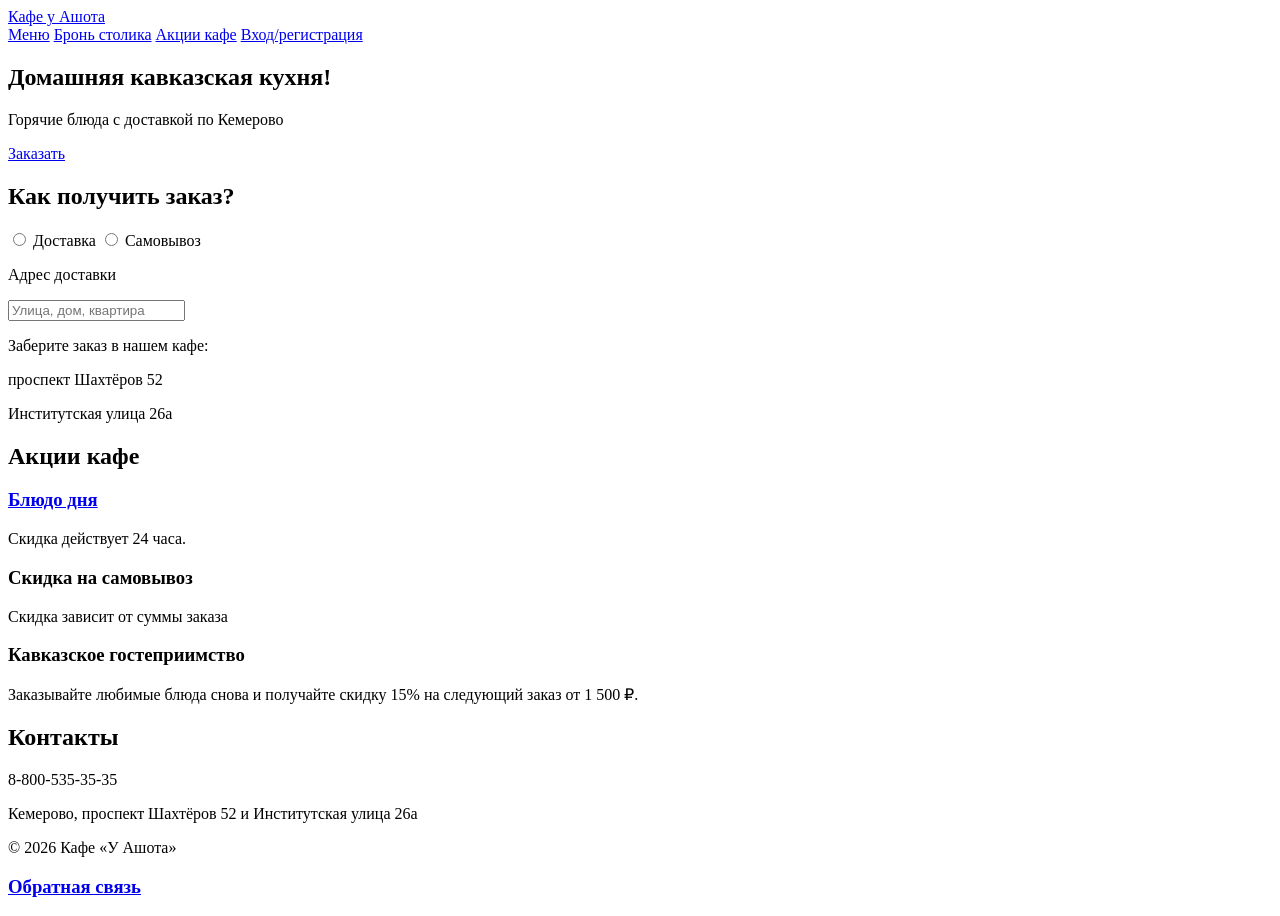
==== index.html @ cd266d3b "Add files via upload" ====
<!DOCTYPE html>
<html lang="ru">
    
<head>
    <meta name="viewport" content="width=device-width, initial-scale=1.0">
<title>У Ашота</title>

  <meta charset="UTF-8">
  <link rel="preconnect" href="https://fonts.googleapis.com">
  <link rel="preconnect" href="https://fonts.gstatic.com" crossorigin>
  <link href="https://fonts.googleapis.com/css2?family=Nunito:wght@400;700&family=Playfair+Display:wght@700&display=swap&subset=cyrillic" rel="stylesheet">
  <link rel="stylesheet" href="css/style.css">


</head>
<body>
   <header>
    <section class="logo">
        <div class="wrap">
    <div><a href="index.html" >Кафе у Ашота </a> </div>
</div>
</section>

 <nav>
    <a href="menu.html">Меню</a>
    <a href="bron.html">Бронь столика</a>
    <a href="index.html#akcii">Акции кафе</a>
     <a href="login.html" class="btn-login">Вход/регистрация</a>
</nav>
</header>

<section class="zak">
    <div class="wrap">
<h1>Домашняя кавказская кухня!</h1>
<p>Горячие блюда с доставкой по Кемерово </p>
    
      <a href="menu.html" class="btn">Заказать</a>

</div>
</section>

<section class="dostavka">
    <div class="wrap">
    <h2>Как получить заказ?</h2>
<div class="tile">

     <label><input type="radio" name="dos" value="dost"> Доставка</label>
   
    
      <label><input type="radio" name="dos" value="sam"> Самовывоз</label>
    
</div>

<div id="dost" class="hidden">
    
  <p>Адрес доставки</p>
  <input type="text" name="address" placeholder="Улица, дом, квартира">
</div> 

<div id="sam" class="hidden">
  <p>Заберите заказ в нашем кафе:</p>
  <p>проспект Шахтёров 52</p>
  <p>Институтская улица 26а</p>
</div>
</div>
     </section>

     <section id="akcii">
<div class="wrap">
        <h2>Акции кафе</h2>

        <div class="cards">
            <div class="card">

       <h3> <a href="dish.html">Блюдо дня</a></h3>
Скидка действует 24 часа.
            </div>

            <div class="card">
<h3>Скидка на самовывоз</h3>Скидка зависит от суммы заказа
</div>

<div class="card">
<h3>Кавказское гостеприимство</h3>Заказывайте любимые блюда снова и получайте скидку 15% на следующий заказ от 1 500 ₽.
</div>
        </div>
    </div>
     </section>
     
     <section id="kontakt">
        <div class="wrap">
        <h2>Контакты</h2>
        <p>8-800-535-35-35</p>
       <p> Кемерово, проспект Шахтёров 52 и Институтская улица 26а</p>
    </div>
     </section>

<footer>
    
    <p>© 2026 Кафе «У Ашота»</p>
    <h3><a href="kontakt.html">Обратная связь</a></h3>
    
</footer>

<script src="js/main.js"></script>
</body>
</html>
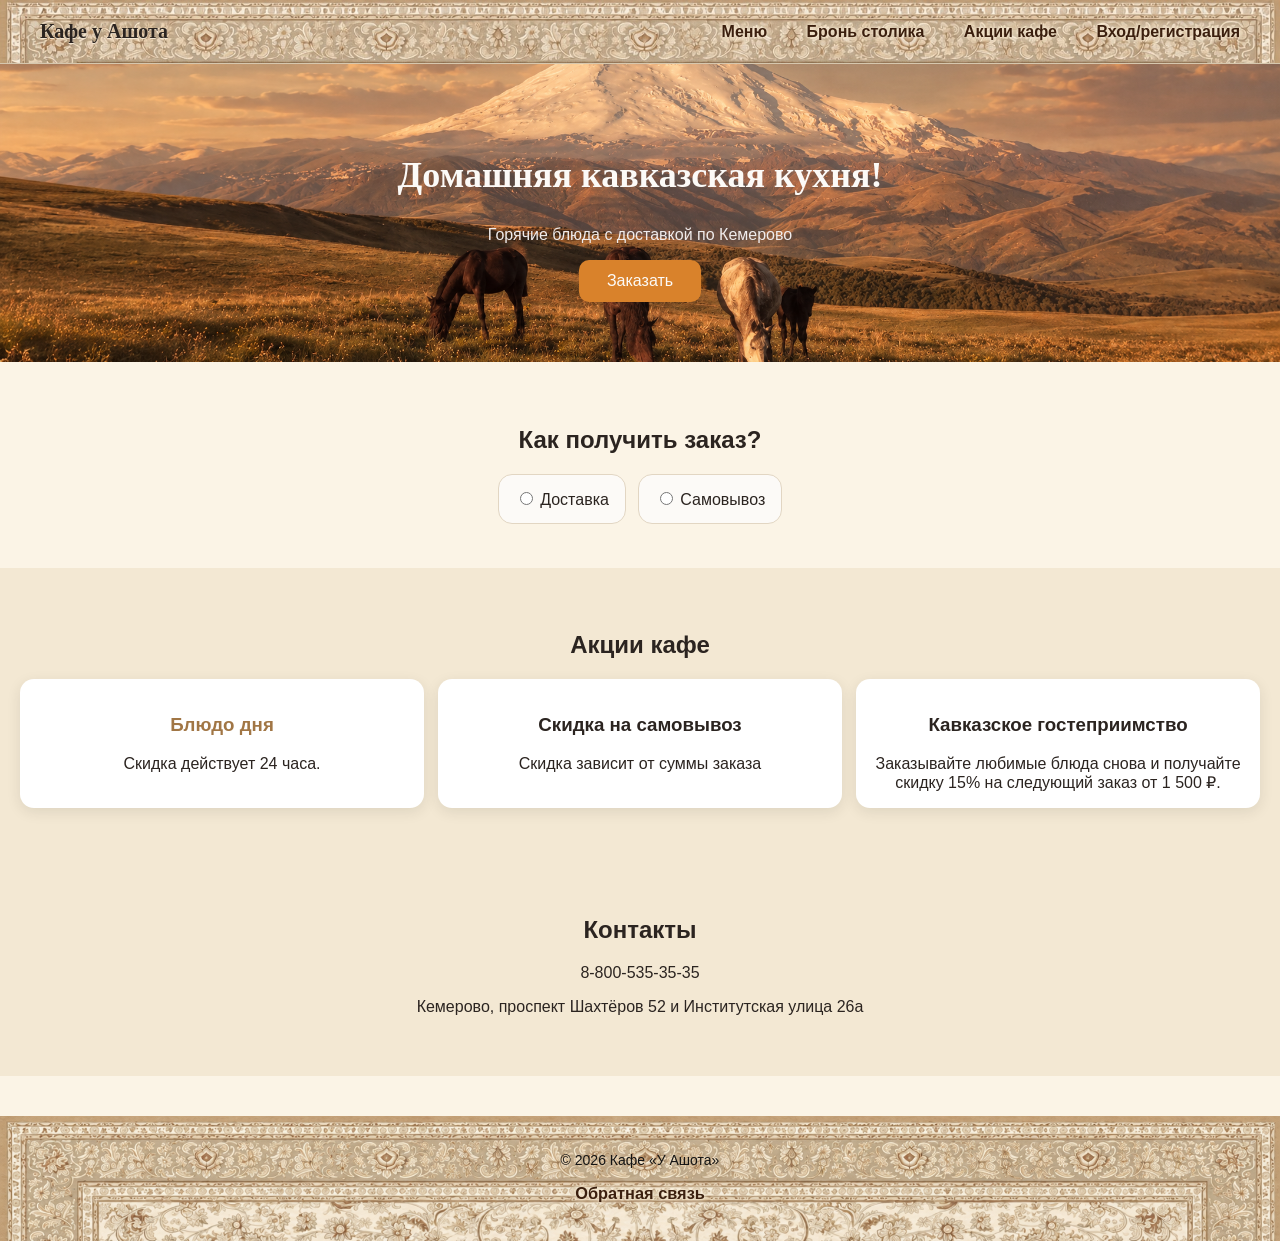
==== commit ec779b60: "Add files via upload" ====
--- a/index.html
+++ b/index.html
@@ -9,7 +9,7 @@
   <link rel="preconnect" href="https://fonts.googleapis.com">
   <link rel="preconnect" href="https://fonts.gstatic.com" crossorigin>
   <link href="https://fonts.googleapis.com/css2?family=Nunito:wght@400;700&family=Playfair+Display:wght@700&display=swap&subset=cyrillic" rel="stylesheet">
-  <link rel="stylesheet" href="css/style.css">
+  <link rel="stylesheet" href="style.css">
 
 
 </head>
--- a/style.css
+++ b/style.css
@@ -0,0 +1,215 @@
+h1 {
+  font-size: 36px;
+  font-family: 'Playfair Display', serif;
+  color:#fcfaf7
+}
+.zak p{
+  color: #f0ecec;
+}
+
+body {
+  font-family: 'Nunito', sans-serif;
+  margin: 0;
+  padding: 0;
+  background-color: #fbf4e6;
+  color: #2b2420;
+}
+
+   .zak{
+    text-align: center;
+    padding: 60px 20px;
+    background-image: url('fon.png');
+    background-size: cover;
+      background-position: center;
+   }
+
+
+         header {
+          align-items: center;
+          border-bottom: 1px solid #d6c7ae;
+           display: flex;
+          justify-content: space-between;
+           background-image: url('zaza.png');
+           background-size: cover;
+           padding: 20px 40px;
+          }
+
+          header .logo,
+header nav a {
+  color: #3b1f0e;
+  font-weight: 600;
+  text-shadow:
+    0 0 3px rgba(247, 234, 211, 1),
+    0 0 6px rgba(247, 234, 211, 1),
+    0 0 10px rgba(247, 234, 211, 0.9);
+}
+
+header nav a:hover {
+  color: #a3321a;
+}
+
+
+
+nav a {
+  text-decoration: none;
+  color: #a0392f;
+  text-shadow: 0 1px 0 #f3d4bb;
+  margin-left: 35px;
+  font-weight: bold;
+}
+
+.logo a{
+  text-decoration: none;
+  color: #2b2420;
+  text-shadow: 0 1px 0 #F4E7D2;
+  font-family: 'arial black', serif;
+  font-size: 20px;
+}
+
+label{
+  align-items: center;
+  background-color: #fcfaf7;
+  border: 1.5px solid #e2d6c3;
+  border-radius: 14px;
+  padding: 14px 16px;
+  cursor: pointer;
+  
+}
+
+.dostavka{
+padding: 44px 20px;
+text-align: center;
+}
+
+.hidden{display:none}
+
+.tile{
+  display: flex;
+  gap: 12px;
+  justify-content: center;
+}
+
+.btn{
+  background-color: #d9822b;
+  color: #fcfaf7;
+  padding: 12px 28px;
+  border-radius: 10px;
+  display: inline-block;
+  text-decoration: none;
+}
+
+.blud {
+  text-align: center;
+  padding: 40px 20px;
+}
+
+#akcii, #kontakt {
+  background-color: #f3e8d3;
+  text-align: center;
+  padding: 44px 20px;
+}
+.card{
+  flex: 1;
+  text-decoration: none;
+  background-color: #ffffff;
+  padding: 16px;
+  border-radius: 14px;
+  box-shadow: 0 4px 14px rgba(43,36,32,0.10);
+  transition: 0.2s;
+}
+.card a{
+  text-decoration: none;
+  color:#a17645
+}
+.card:hover {
+  transform: translateY(-4px);
+}
+.cards{
+  display: flex;
+  gap: 14px;
+  flex-wrap: wrap;
+  justify-content: center;
+}
+
+input[type="text"] {
+  width: 300px;
+  padding: 12px 16px;
+  border: 1.5px solid #e2d6c3;
+  border-radius: 10px;
+  font-family: 'Nunito', sans-serif;
+  font-size: 16px;
+}
+
+footer {
+  background-image: url('za.png');
+  background-size: cover;
+  color: #141414;
+  text-align: center;
+  padding: 22px;
+  margin-top: 40px;
+  font-size: 14px;
+}
+footer a{
+  text-decoration: none;
+  color: #3b1f0e;
+  font-weight: 600;
+  text-shadow:
+    0 0 3px rgba(247, 234, 211, 1),
+    0 0 6px rgba(247, 234, 211, 1),
+    0 0 10px rgba(247, 234, 211, 0.9);
+}
+
+.wrap{
+  max-width: 9000px;
+  margin: 0 auto;
+}
+
+.text-menu{
+  margin-left: 10%;
+}
+
+.bludday {
+  max-width: 600px;
+  height: auto;
+  border-radius: 10px;
+  margin-top: 20px;
+}
+/* меню*/
+
+.dishes {
+  display: grid;
+  grid-template-columns: repeat(5, 1fr);
+  gap: 20px;
+}
+.dishes img {
+  width: 100%;
+  height: 220px;
+  object-fit: cover;
+  border-radius: 10px;
+}
+.price {
+  display: block;
+  margin-top: 10px;
+  font-weight: bold;
+  color: #b3392f;
+}
+
+
+button{
+     
+     padding-top: 20px;
+    border: none; 
+  padding: 8px 18px;
+    color: rgb(11, 4, 4);
+    cursor: pointer;
+    font-size: 35px;
+   transition: background-color 0.3s;
+    border-radius: 10px;
+  box-shadow:none;
+}
+
+button:hover{
+  background-color: #ffc400;
+   transform: scale(1.1);
+  box-shadow: 0 6px 16px rgba(0,0,0,0.3);
+}
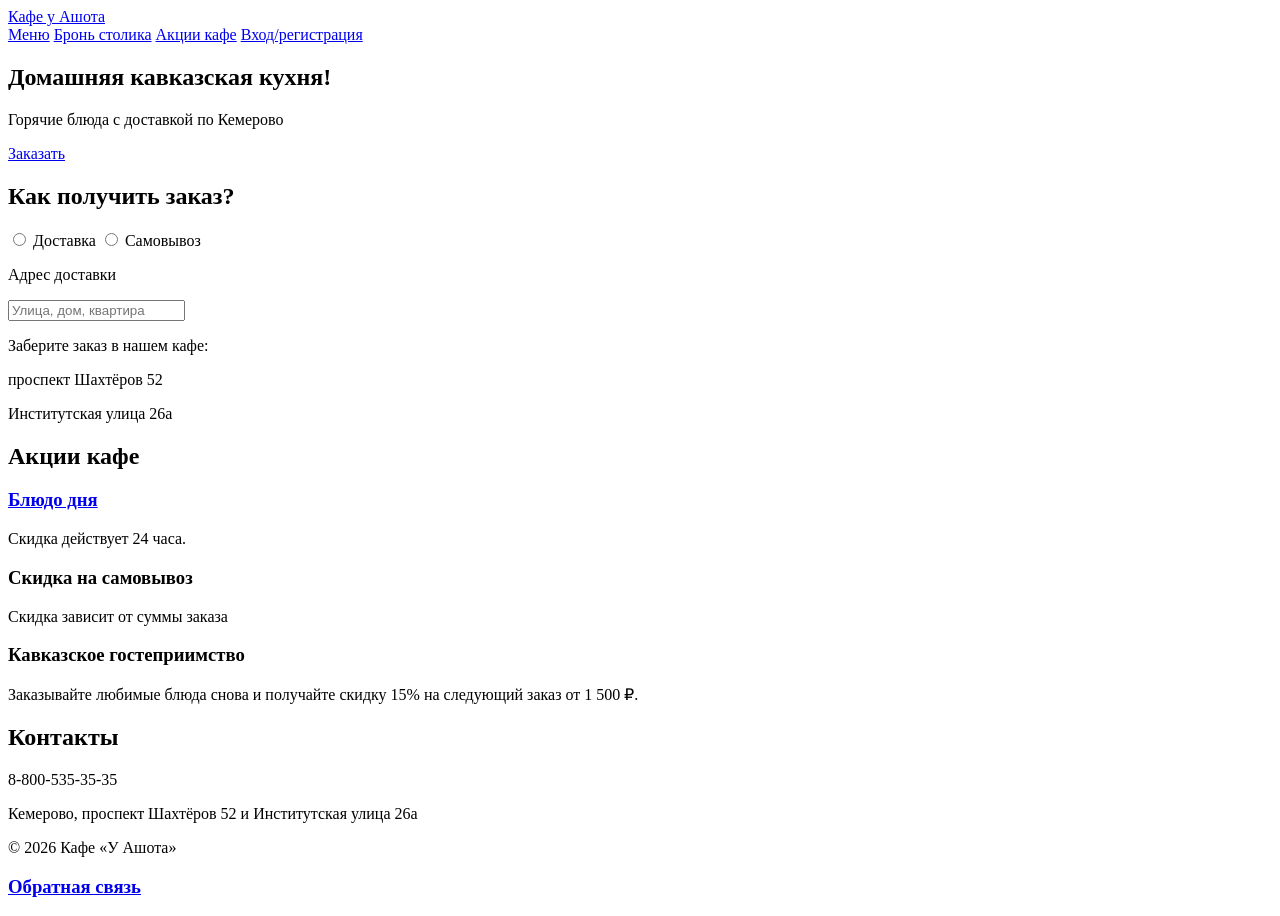
==== commit 1a819328: "Add files via upload" ====
--- a/index.html
+++ b/index.html
@@ -9,7 +9,8 @@
   <link rel="preconnect" href="https://fonts.googleapis.com">
   <link rel="preconnect" href="https://fonts.gstatic.com" crossorigin>
   <link href="https://fonts.googleapis.com/css2?family=Nunito:wght@400;700&family=Playfair+Display:wght@700&display=swap&subset=cyrillic" rel="stylesheet">
-  <link rel="stylesheet" href="style.css">
+  <link rel="stylesheet" href="css/style.css">
+  <link rel="stylesheet" href="css/app.css">
 
 
 </head>
@@ -98,10 +99,10 @@
 <footer>
     
     <p>© 2026 Кафе «У Ашота»</p>
-    <h3><a href="kontakt.html">Обратная связь</a></h3>
+    <h3><a href="feedback.html">Обратная связь</a></h3>
     
 </footer>
-
+<script src="js/app.js"></script>
 <script src="js/main.js"></script>
 </body>
 </html>
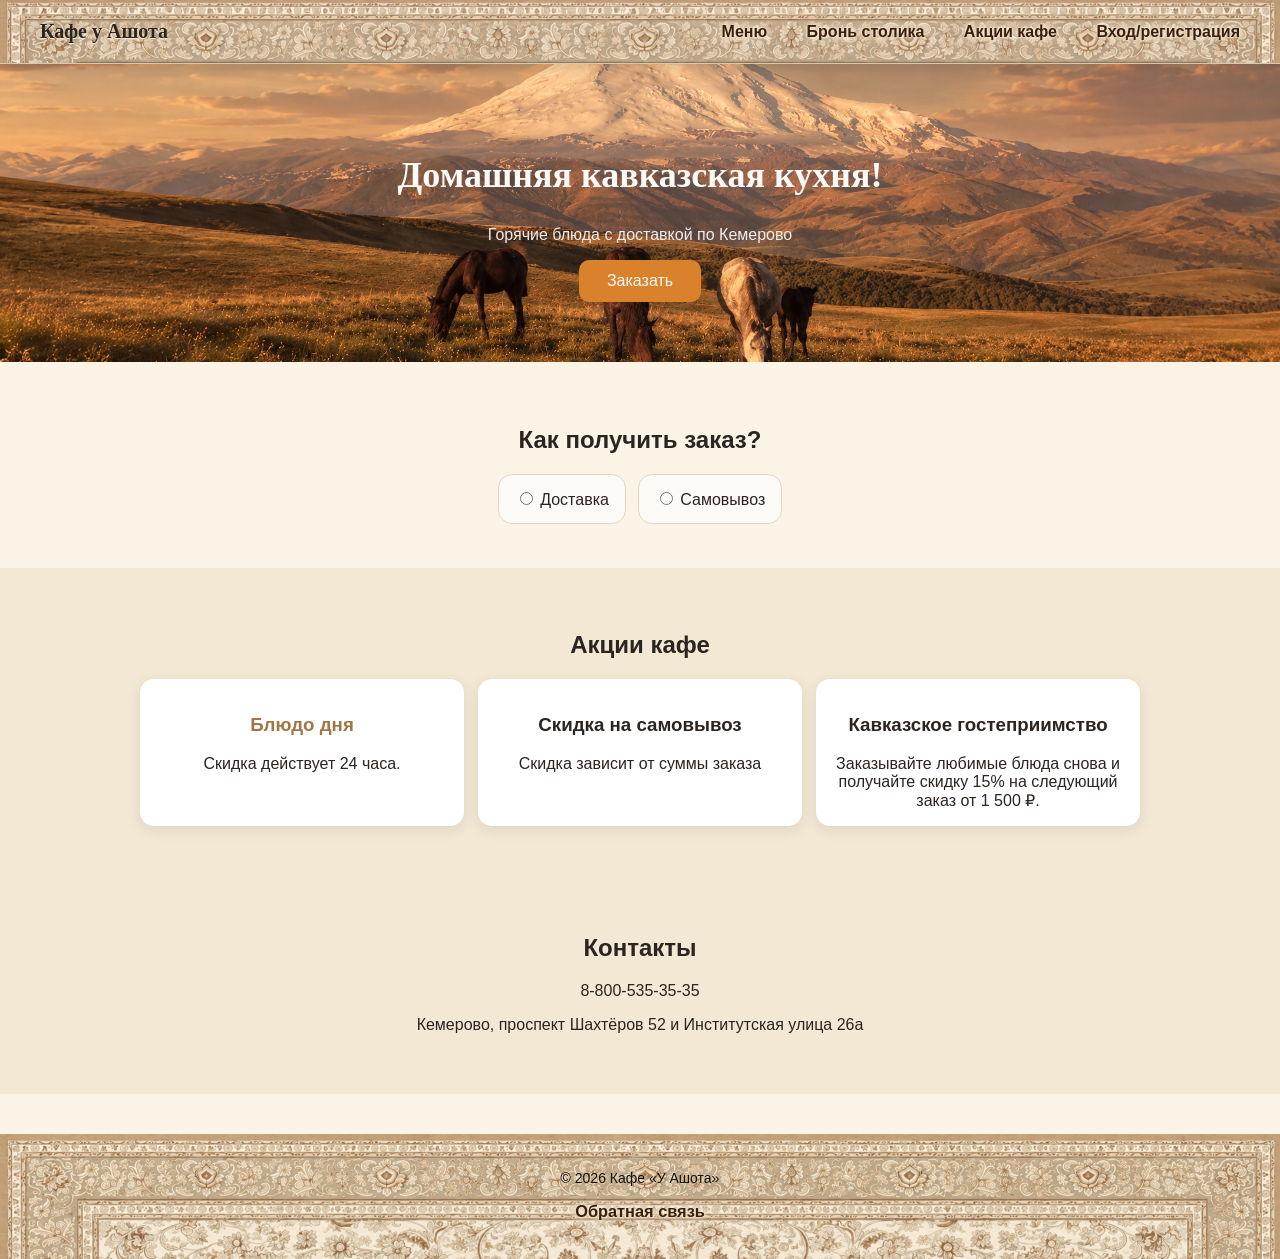
==== commit be84509d: "Update index.html" ====
--- a/index.html
+++ b/index.html
@@ -9,8 +9,8 @@
   <link rel="preconnect" href="https://fonts.googleapis.com">
   <link rel="preconnect" href="https://fonts.gstatic.com" crossorigin>
   <link href="https://fonts.googleapis.com/css2?family=Nunito:wght@400;700&family=Playfair+Display:wght@700&display=swap&subset=cyrillic" rel="stylesheet">
-  <link rel="stylesheet" href="css/style.css">
-  <link rel="stylesheet" href="css/app.css">
+  <link rel="stylesheet" href="style.css">
+  <link rel="stylesheet" href="app.css">
 
 
 </head>
@@ -105,4 +105,4 @@
 <script src="js/app.js"></script>
 <script src="js/main.js"></script>
 </body>
-</html>+</html>
--- a/style.css
+++ b/style.css
@@ -0,0 +1,568 @@
+h1 {
+  font-size: 36px;
+  font-family: 'Playfair Display', serif;
+  color:#fcfaf7
+}
+.menu h1 { color: #2b2420; font-family: 'Arial', serif; }
+
+.zak p{
+  color: #f0ecec;
+}
+
+body {
+  font-family: 'Nunito', sans-serif;
+  margin: 0;
+  padding: 0;
+  background-color: #fbf4e6;
+  color: #2b2420;
+}
+
+   .zak{
+    text-align: center;
+    padding: 60px 20px;
+    background-image: url('fon.png');
+    background-size: cover;
+      background-position: center;
+   }
+
+
+         header {
+          align-items: center;
+          border-bottom: 1px solid #d6c7ae;
+           display: flex;
+          justify-content: space-between;
+           background-image: url('zaza.png');
+           background-size: cover;
+           padding: 20px 40px;
+          }
+
+          header .logo,
+header nav a {
+  color: #3b1f0e;
+  font-weight: 600;
+  text-shadow:
+    0 0 3px rgba(247, 234, 211, 1),
+    0 0 6px rgba(247, 234, 211, 1),
+    0 0 10px rgba(247, 234, 211, 0.9);
+}
+
+header nav a:hover {
+  color: #a3321a;
+}
+
+
+
+nav a {
+  text-decoration: none;
+  color: #a0392f;
+  text-shadow: 0 1px 0 #f3d4bb;
+  margin-left: 35px;
+  font-weight: bold;
+}
+
+.logo a{
+  text-decoration: none;
+  color: #2b2420;
+  text-shadow: 0 1px 0 #F4E7D2;
+  font-family: 'arial black', serif;
+  font-size: 20px;
+}
+
+label{
+  align-items: center;
+  background-color: #fcfaf7;
+  border: 1.5px solid #e2d6c3;
+  border-radius: 14px;
+  padding: 14px 16px;
+  cursor: pointer;
+  
+}
+
+.dostavka{
+padding: 44px 20px;
+text-align: center;
+}
+
+.hidden{display:none}
+
+.tile{
+  display: flex;
+  gap: 12px;
+  justify-content: center;
+}
+
+
+.btn{
+  background-color: #d9822b;
+  color: #fcfaf7;
+  padding: 12px 28px;
+  border-radius: 10px;
+  display: inline-block;
+  text-decoration: none;
+}
+
+.blud {
+  text-align: center;
+  padding: 40px 20px;
+}
+
+#akcii, #kontakt {
+  background-color: #f3e8d3;
+  text-align: center;
+  padding: 44px 20px;
+}
+.card{
+  flex: 1;
+  text-decoration: none;
+  background-color: #ffffff;
+  padding: 16px;
+  border-radius: 14px;
+  box-shadow: 0 4px 14px rgba(43,36,32,0.10);
+  transition: 0.2s;
+}
+.card a{
+  text-decoration: none;
+  color:#a17645
+}
+.card:hover {
+  transform: translateY(-4px);
+}
+.cards{
+  display: flex;
+  gap: 14px;
+  flex-wrap: wrap;
+  justify-content: center;
+}
+
+input[type="text"] {
+  width: 300px;
+  padding: 12px 16px;
+  border: 1.5px solid #e2d6c3;
+  border-radius: 10px;
+  font-family: 'Nunito', sans-serif;
+  font-size: 16px;
+}
+
+footer {
+  background-image: url('za.png');
+  background-size: cover;
+  color: #141414;
+  text-align: center;
+  padding: 22px;
+  margin-top: 40px;
+  font-size: 14px;
+}
+footer a{
+  text-decoration: none;
+  color: #3b1f0e;
+  font-weight: 600;
+  text-shadow:
+    0 0 3px rgba(247, 234, 211, 1),
+    0 0 6px rgba(247, 234, 211, 1),
+    0 0 10px rgba(247, 234, 211, 0.9);
+}
+
+.wrap{
+  max-width: 1000px;
+  margin: 0 auto;
+}
+.menu .wrap {
+  max-width: 1500px;
+  padding: 0 30px;
+}
+
+.bludday {
+  max-width: 600px;
+  height: auto;
+  border-radius: 10px;
+  margin-top: 20px;
+}
+/* меню*/
+
+.dishes {
+  display: grid;
+  grid-template-columns: repeat(auto-fit, minmax(300px, 1fr));
+  gap: 28px;
+}
+
+.dishes .card {
+  display: flex;
+  flex-direction: column;
+  padding: 20px;
+}
+.dishes .card h3 {
+  margin: 12px 0 10px;
+  font-size: 26px;
+}
+
+
+/* описание занимает свободное место, поэтому цена и кнопка прижимаются к низу */
+.dishes .card > p:not(.price) {
+  margin: 0 0 14px;
+  font-size: 18px;
+  line-height: 1.4;
+  flex-grow: 1;
+}
+
+.dishes img {
+  width: 100%;
+  height: 260px;
+  object-fit: cover;
+  border-radius: 10px;
+}
+
+.price {
+  display: block;
+  margin-top: 10px;
+  font-size: 20px;
+  font-weight: bold;
+  color: #b3392f;
+}
+
+button{
+     
+     padding-top: 20px;
+    border: none; 
+  padding: 8px 18px;
+  background-color: #d9822b;
+    color: rgb(11, 4, 4);
+    cursor: pointer;
+    font-size: 35px;
+   transition: background-color 0.3s;
+    border-radius: 10px;
+  box-shadow:none;
+}
+
+button:hover{
+  background-color: #ffc400;
+   transform: scale(1.1);
+  box-shadow: 0 6px 16px rgba(0,0,0,0.3);
+}
+
+/* бронь столика */
+.bron { padding: 44px 20px; }
+.bron h2 { text-align: center; color: #2b2420; }
+
+.notice {
+  max-width: 560px;
+  margin: 0 auto 20px;
+  padding: 12px 16px;
+  background: #f3e8d3;
+  border-radius: 10px;
+  text-align: center;
+  font-size: 14px;
+}
+.notice a { color: #b3392f; font-weight: bold; }
+
+.booking-form {
+  max-width: 560px;
+  margin: 0 auto;
+  background: #ffffff;
+  padding: 30px;
+  border-radius: 14px;
+  box-shadow: 0 4px 14px rgba(43,36,32,0.10);
+}
+
+.row {
+  display: grid;
+  grid-template-columns: repeat(auto-fit, minmax(150px, 1fr));
+  gap: 16px;
+}
+.field { margin-bottom: 18px; }
+.field label, .tables legend {
+  display: block;
+  margin-bottom: 6px;
+  font-weight: bold;
+  color: #2b2420;
+}
+
+.booking-form input:not([type="radio"]),
+.booking-form select,
+.booking-form textarea {
+  width: 100%;
+  box-sizing: border-box;
+  padding: 12px;
+  border: 1.5px solid #e2d6c3;
+  border-radius: 10px;
+  font-family: inherit;
+  font-size: 16px;
+  background: #ffffff;
+  color: #2b2420;
+}
+.booking-form input:focus,
+.booking-form select:focus,
+.booking-form textarea:focus {
+  outline: none;
+  border-color: #b3392f;
+}
+
+.tables { border: 0; padding: 0; margin: 0 0 18px; }
+.table-list {
+  display: grid;
+  grid-template-columns: repeat(auto-fit, minmax(150px, 1fr));
+  gap: 10px;
+}
+.table-opt {
+  display: flex;
+  align-items: center;
+  gap: 8px;
+  padding: 12px;
+  border: 1.5px solid #e2d6c3;
+  border-radius: 12px;
+  background: #fcfaf7;
+  cursor: pointer;
+}
+.table-opt input { width: auto; margin: 0; }
+.table-opt:has(input:checked) { border-color: #b3392f; background: #fdf1ee; }
+.table-opt:has(input:disabled) { opacity: 0.4; cursor: not-allowed; }
+
+.booking-form .btn {
+  width: 100%;
+  box-sizing: border-box;
+  border: none;
+  cursor: pointer;
+  font-family: inherit;
+  font-size: 16px;
+}
+.hint { font-size: 13px; color: #6b5d52; text-align: center; margin: 10px 0 0; }
+.message { text-align: center; font-weight: bold; margin: 12px 0 0; }
+.message.ok { color: #2f6b3a; }
+.message.error { color: #b3392f; }.hidden {
+  display: none;
+}
+
+.bron {
+  padding: 44px 20px;
+}
+
+.bron h2 {
+  text-align: center;
+  color: #2b2420;
+}
+
+.notice {
+  max-width: 560px;
+  margin: 0 auto 20px;
+  padding: 12px 16px;
+  background: #f3e8d3;
+  border-radius: 10px;
+  text-align: center;
+  font-size: 14px;
+}
+
+.notice a {
+  color: #b3392f;
+  font-weight: bold;
+}
+
+.booking-form {
+  max-width: 560px;
+  margin: 0 auto;
+  background: #ffffff;
+  padding: 30px;
+  border-radius: 14px;
+  box-shadow: 0 4px 14px rgba(43, 36, 32, 0.10);
+}
+
+.type-switch {
+  display: grid;
+  grid-template-columns: 1fr 1fr;
+  gap: 10px;
+  margin-bottom: 20px;
+}
+
+.type-opt {
+  display: flex;
+  align-items: center;
+  justify-content: center;
+  gap: 8px;
+  padding: 14px 16px;
+  border: 1.5px solid #e2d6c3;
+  border-radius: 14px;
+  background: #fcfaf7;
+  cursor: pointer;
+  font-weight: bold;
+  color: #2b2420;
+}
+
+.type-opt:has(input:checked) {
+  border-color: #b3392f;
+  background: #fdf1ee;
+}
+
+.row {
+  display: grid;
+  grid-template-columns: repeat(auto-fit, minmax(150px, 1fr));
+  gap: 16px;
+}
+
+.field {
+  margin-bottom: 18px;
+}
+
+.field label,
+.tables legend {
+  display: block;
+  margin-bottom: 6px;
+  font-weight: bold;
+  color: #2b2420;
+}
+
+.booking-form input:not([type="radio"]),
+.booking-form select,
+.booking-form textarea {
+  width: 100%;
+  box-sizing: border-box;
+  padding: 12px;
+  border: 1.5px solid #e2d6c3;
+  border-radius: 10px;
+  font-family: inherit;
+  font-size: 16px;
+  background: #ffffff;
+  color: #2b2420;
+}
+
+.booking-form input:focus,
+.booking-form select:focus,
+.booking-form textarea:focus {
+  outline: none;
+  border-color: #b3392f;
+}
+
+.booking-form input:focus-visible,
+.booking-form select:focus-visible,
+.booking-form textarea:focus-visible,
+.booking-form button:focus-visible {
+  outline: 3px solid #d9822b;
+  outline-offset: 2px;
+}
+
+.booking-form .invalid {
+  border-color: #b3392f;
+  background: #fdf1ee;
+}
+
+.tables {
+  border: 0;
+  padding: 0;
+  margin: 0 0 18px;
+}
+
+.table-list {
+  display: grid;
+  grid-template-columns: repeat(auto-fit, minmax(150px, 1fr));
+  gap: 10px;
+}
+
+.table-opt {
+  display: flex;
+  align-items: center;
+  gap: 8px;
+  padding: 12px;
+  border: 1.5px solid #e2d6c3;
+  border-radius: 12px;
+  background: #fcfaf7;
+  cursor: pointer;
+  color: #2b2420;
+}
+
+.table-opt input {
+  width: auto;
+  margin: 0;
+}
+
+.table-opt:has(input:checked) {
+  border-color: #b3392f;
+  background: #fdf1ee;
+}
+
+.table-opt:has(input:disabled) {
+  opacity: 0.4;
+  cursor: not-allowed;
+}
+
+.booking-form .btn {
+  width: 100%;
+  box-sizing: border-box;
+  border: none;
+  cursor: pointer;
+  font-family: inherit;
+  font-size: 16px;
+}
+
+.hint {
+  font-size: 13px;
+  color: #6b5d52;
+  text-align: center;
+  margin: 10px 0 0;
+}
+
+.message {
+  text-align: center;
+  font-weight: bold;
+  margin: 12px 0 0;
+}
+
+.message.ok {
+  color: #2f6b3a;
+}
+
+.message.error {
+  color: #b3392f;
+}
+
+/*Отмена брони */
+
+.my-bookings-section {
+  max-width: 560px;
+  margin: 30px auto 0;
+}
+
+.my-bookings-section h3 {
+  text-align: center;
+  color: #2b2420;
+}
+
+.my-booking {
+  display: flex;
+  justify-content: space-between;
+  align-items: center;
+  gap: 12px;
+  margin-bottom: 12px;
+  padding: 16px;
+  background: #ffffff;
+  border-radius: 14px;
+  box-shadow: 0 4px 14px rgba(43, 36, 32, 0.10);
+}
+
+.my-booking p {
+  margin: 4px 0 0;
+  font-size: 14px;
+  color: #6b5d52;
+}
+
+.my-booking .status {
+  font-weight: bold;
+  color: #2f6b3a;
+}
+
+.my-booking.past {
+  opacity: 0.55;
+}
+
+.cancel-btn {
+  flex-shrink: 0;
+  padding: 8px 14px;
+  border: 1.5px solid #b3392f;
+  border-radius: 10px;
+  background: transparent;
+  color: #b3392f;
+  font-family: inherit;
+  font-size: 14px;
+  font-weight: bold;
+  cursor: pointer;
+}
+
+.cancel-btn:hover {
+  background: #fdf1ee;
+}
--- a/app.css
+++ b/app.css
@@ -0,0 +1,455 @@
+.toast {
+  position: fixed;
+  bottom: 24px;
+  left: 50%;
+  transform: translateX(-50%);
+  padding: 12px 22px;
+  background: #2b2420;
+  color: #fcfaf7;
+  border-radius: 10px;
+  font-size: 15px;
+  z-index: 50;
+}
+
+.auth,
+.panel {
+  max-width: 560px;
+  margin: 30px auto;
+  padding: 28px;
+  background: #ffffff;
+  border-radius: 14px;
+  box-shadow: 0 4px 14px rgba(43, 36, 32, 0.10);
+}
+
+.panel h3,
+.auth h2 {
+  margin-top: 0;
+  text-align: center;
+}
+
+.auth label,
+.panel label.plain {
+  display: block;
+  margin-bottom: 14px;
+  padding: 0;
+  border: 0;
+  background: none;
+  font-weight: bold;
+  cursor: default;
+}
+
+.auth input,
+.panel input[type="text"],
+.panel select {
+  width: 100%;
+  box-sizing: border-box;
+  margin-top: 6px;
+  padding: 12px;
+  border: 1.5px solid #e2d6c3;
+  border-radius: 10px;
+  font-family: inherit;
+  font-size: 16px;
+}
+
+.tabs {
+  display: grid;
+  grid-template-columns: 1fr 1fr;
+  gap: 8px;
+  margin-bottom: 20px;
+}
+
+.tab-btn,
+.main-btn,
+.mini {
+  font-family: inherit;
+  font-size: 16px;
+  font-weight: bold;
+  color: #fcfaf7;
+  border: none;
+  border-radius: 10px;
+  cursor: pointer;
+}
+
+.tab-btn {
+  padding: 12px;
+  background: #e2d6c3;
+  color: #2b2420;
+}
+
+.tab-btn.active {
+  background: #b3392f;
+  color: #fcfaf7;
+}
+
+.main-btn {
+  width: 100%;
+  padding: 14px;
+  background: #d9822b;
+}
+
+.mini {
+  width: 34px;
+  height: 34px;
+  padding: 0;
+  font-size: 18px;
+  background: #d9822b;
+}
+
+.tab-btn:hover,
+.main-btn:hover,
+.mini:hover {
+  transform: none;
+  box-shadow: none;
+}
+
+.form-error {
+  min-height: 20px;
+  color: #b3392f;
+  font-weight: bold;
+  text-align: center;
+}
+
+.row-item {
+  display: flex;
+  align-items: center;
+  gap: 10px;
+  padding: 10px 0;
+  border-bottom: 1px solid #efe5d3;
+}
+
+.grow {
+  flex: 1;
+}
+
+.total {
+  margin: 14px 0;
+  font-size: 20px;
+  font-weight: bold;
+  text-align: right;
+}
+
+.order {
+  padding: 12px 0;
+  border-bottom: 1px solid #efe5d3;
+}
+
+.order p {
+  margin: 4px 0;
+  font-size: 14px;
+  color: #6b5d52;
+}
+
+.order .st {
+  font-weight: bold;
+  color: #2f6b3a;
+}
+
+.order .st.cancelled {
+  color: #b3392f;
+}
+
+.link-btn {
+  margin-top: 6px;
+  padding: 6px 12px;
+  font-family: inherit;
+  font-size: 14px;
+  font-weight: bold;
+  color: #b3392f;
+  background: transparent;
+  border: 1.5px solid #b3392f;
+  border-radius: 10px;
+  cursor: pointer;
+}
+
+.link-btn:hover {
+  transform: none;
+  box-shadow: none;
+  background: #fdf1ee;
+}
+
+.panel textarea {
+  width: 100%;
+  box-sizing: border-box;
+  margin-top: 6px;
+  padding: 12px;
+  border: 1.5px solid #e2d6c3;
+  border-radius: 10px;
+  font-family: inherit;
+  font-size: 16px;
+}
+
+.admin-wrap {
+  max-width: 900px;
+  margin: 0 auto;
+  padding: 0 20px;
+}
+
+.admin-wrap .panel {
+  max-width: none;
+}
+
+.order select {
+  margin-top: 6px;
+  padding: 8px;
+  border: 1.5px solid #e2d6c3;
+  border-radius: 10px;
+  font-family: inherit;
+}
+
+.reply {
+  margin-top: 6px;
+  padding: 8px 12px;
+  background: #f3e8d3;
+  border-radius: 10px;
+}
+
+/* поиск и категории в меню */
+.menu-tools {
+  display: flex;
+  flex-wrap: wrap;
+  align-items: center;
+  gap: 12px;
+  margin: 16px 0 24px;
+}
+
+.menu-tools input[type="search"] {
+  flex: 1 1 240px;
+  padding: 12px 16px;
+  border: 1.5px solid #e2d6c3;
+  border-radius: 10px;
+  font-family: inherit;
+  font-size: 16px;
+}
+
+.chips {
+  display: flex;
+  flex-wrap: wrap;
+  gap: 8px;
+}
+
+.chip {
+  padding: 10px 18px;
+  border: 1.5px solid #e2d6c3;
+  border-radius: 999px;
+  background: #fcfaf7;
+  color: #2b2420;
+  font-family: inherit;
+  font-size: 15px;
+  font-weight: bold;
+  cursor: pointer;
+}
+
+.chip.active {
+  border-color: #b3392f;
+  background: #b3392f;
+  color: #fcfaf7;
+}
+
+/* меню-бургер на телефоне */
+.burger {
+  display: none;
+}
+
+@media (max-width: 760px) {
+  header {
+    flex-wrap: wrap;
+    padding: 14px 18px;
+  }
+
+  .burger {
+    display: block;
+    margin-left: auto;
+    padding: 6px 14px;
+    border: none;
+    border-radius: 10px;
+    background: #d9822b;
+    color: #fcfaf7;
+    font-size: 22px;
+    cursor: pointer;
+  }
+
+  header nav {
+    display: none;
+    width: 100%;
+    flex-direction: column;
+    gap: 12px;
+    margin-top: 12px;
+  }
+
+  header nav.open {
+    display: flex;
+  }
+
+  header nav a {
+    margin-left: 0;
+  }
+}
+
+/* ---------- дизайн: плавность, глубина, мелочи ---------- */
+html {
+  scroll-behavior: smooth;
+}
+
+[id] {
+  scroll-margin-top: 90px;
+}
+
+::selection {
+  background: #d9822b;
+  color: #ffffff;
+}
+
+:focus-visible {
+  outline: 3px solid #d9822b;
+  outline-offset: 2px;
+}
+
+header {
+  position: sticky;
+  top: 0;
+  z-index: 20;
+  box-shadow: 0 2px 14px rgba(43, 36, 32, 0.18);
+}
+
+.card {
+  transition: transform 0.25s ease, box-shadow 0.25s ease;
+}
+
+.card:hover {
+  transform: translateY(-6px);
+  box-shadow: 0 14px 30px rgba(43, 36, 32, 0.18);
+}
+
+.btn,
+.main-btn,
+.add-btn,
+.chip {
+  transition: transform 0.15s ease, box-shadow 0.2s ease, background-color 0.2s ease;
+}
+
+.btn:hover,
+.main-btn:hover {
+  background-color: #c9731f;
+  transform: translateY(-2px);
+  box-shadow: 0 8px 18px rgba(217, 130, 43, 0.40);
+}
+
+.btn:active,
+.main-btn:active {
+  transform: none;
+  box-shadow: none;
+}
+
+.chip:hover {
+  border-color: #b3392f;
+}
+
+.dishes .card {
+  position: relative;
+}
+
+.fav-btn {
+  position: absolute;
+  top: 30px;
+  right: 30px;
+  width: 40px;
+  height: 40px;
+  padding: 0;
+  border: none;
+  border-radius: 50%;
+  background: rgba(255, 255, 255, 0.92);
+  color: #b3392f;
+  font-size: 22px;
+  line-height: 40px;
+  cursor: pointer;
+  box-shadow: 0 2px 8px rgba(43, 36, 32, 0.25);
+}
+
+.fav-btn:hover {
+  transform: scale(1.12);
+}
+
+.fab-cart {
+  position: fixed;
+  left: 50%;
+  bottom: 22px;
+  transform: translateX(-50%);
+  z-index: 30;
+  padding: 14px 26px;
+  border-radius: 999px;
+  background: #b3392f;
+  color: #fcfaf7;
+  font-weight: bold;
+  text-decoration: none;
+  box-shadow: 0 8px 22px rgba(179, 57, 47, 0.45);
+}
+
+.to-top {
+  position: fixed;
+  right: 18px;
+  bottom: 22px;
+  z-index: 25;
+  width: 46px;
+  height: 46px;
+  padding: 0;
+  border: none;
+  border-radius: 50%;
+  background: #2b2420;
+  color: #fcfaf7;
+  font-size: 22px;
+  cursor: pointer;
+  opacity: 0;
+  pointer-events: none;
+  transition: opacity 0.25s ease;
+}
+
+.to-top.show {
+  opacity: 1;
+  pointer-events: auto;
+}
+
+@media (prefers-reduced-motion: no-preference) {
+  .reveal {
+    opacity: 0;
+    transform: translateY(26px);
+    transition: opacity 0.6s ease, transform 0.6s ease;
+  }
+
+  .reveal.in {
+    opacity: 1;
+    transform: none;
+  }
+
+  .card.reveal.in {
+    transition: opacity 0.6s ease, transform 0.25s ease, box-shadow 0.25s ease;
+  }
+}
+
+.stats {
+  display: grid;
+  grid-template-columns: repeat(auto-fit, minmax(150px, 1fr));
+  gap: 12px;
+}
+
+.stat {
+  padding: 16px 12px;
+  border-radius: 12px;
+  background: #fdf1ee;
+  text-align: center;
+}
+
+.stat b {
+  display: block;
+  margin-bottom: 4px;
+  font-size: 22px;
+  color: #b3392f;
+}
+
+.stat span {
+  font-size: 13px;
+  color: #6b5d52;
+}
+
+.card.reveal.in:hover {
+  transform: translateY(-6px);
+}
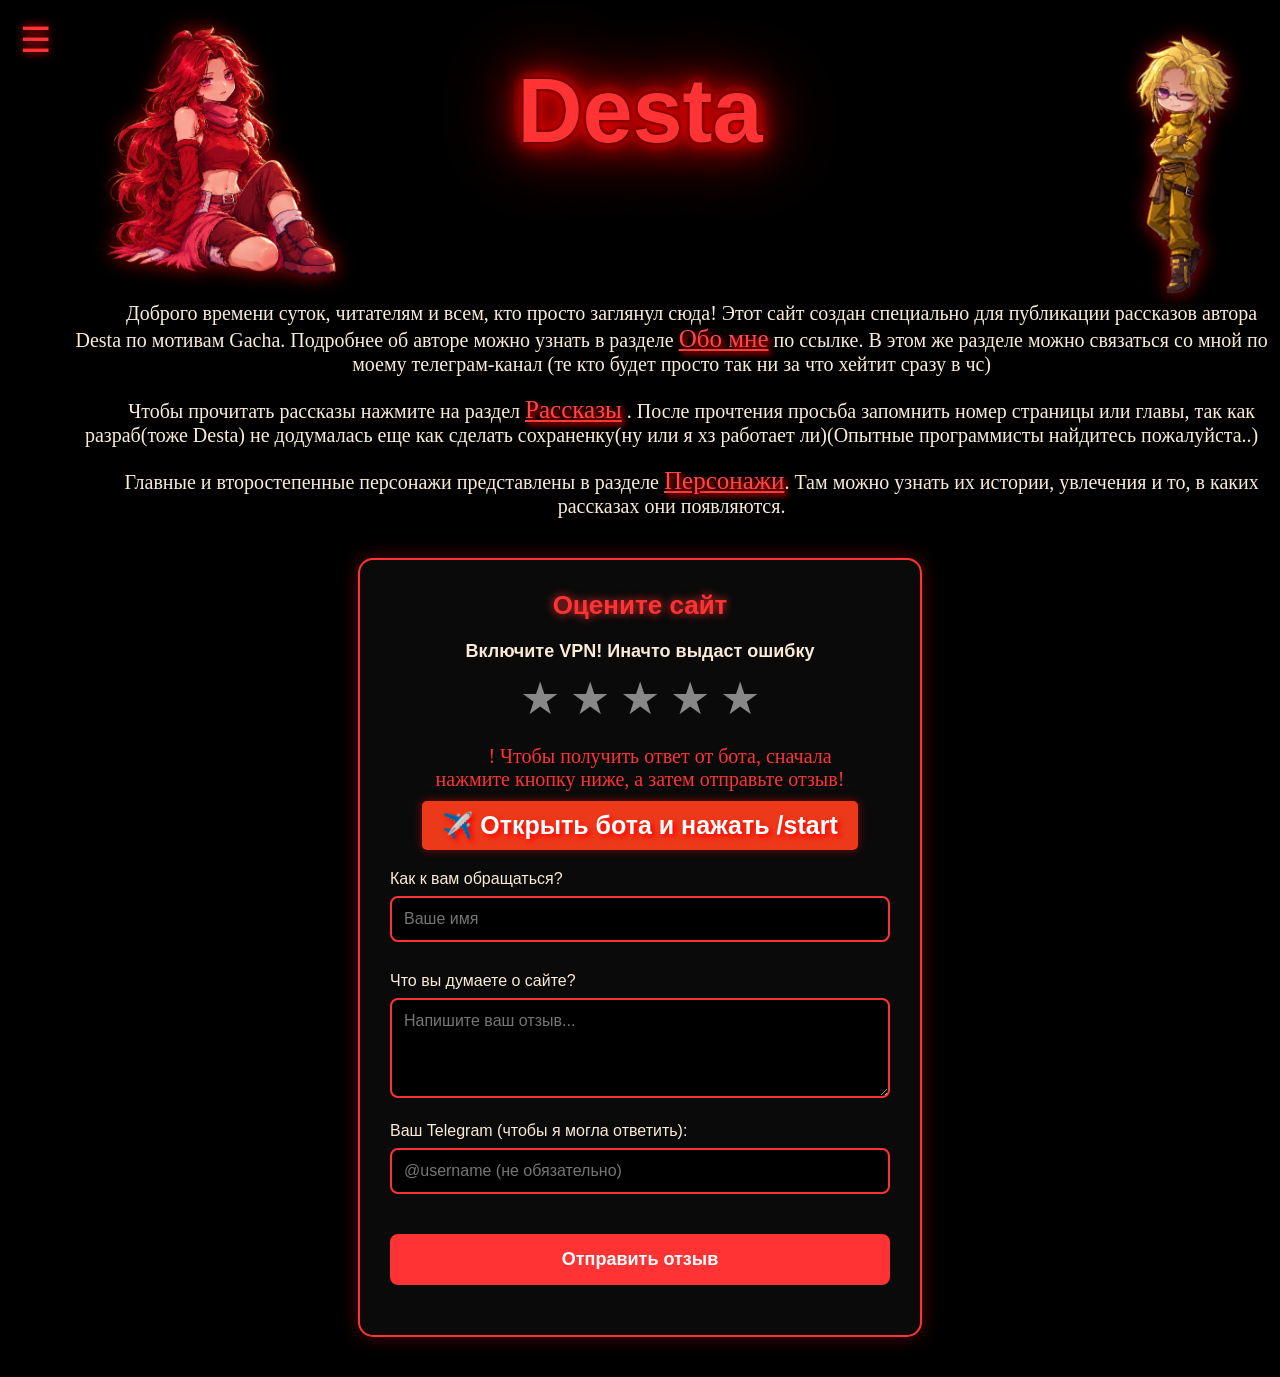
==== commit bf2602fc: "Add files via upload" ====
--- a/index.html
+++ b/index.html
@@ -1,108 +1,89 @@
 <!DOCTYPE html>
 <html lang="ru">
-    
 <head>
+    <meta charset="UTF-8">
     <meta name="viewport" content="width=device-width, initial-scale=1.0">
-<title>У Ашота</title>
-
-  <meta charset="UTF-8">
-  <link rel="preconnect" href="https://fonts.googleapis.com">
-  <link rel="preconnect" href="https://fonts.gstatic.com" crossorigin>
-  <link href="https://fonts.googleapis.com/css2?family=Nunito:wght@400;700&family=Playfair+Display:wght@700&display=swap&subset=cyrillic" rel="stylesheet">
-  <link rel="stylesheet" href="style.css">
-  <link rel="stylesheet" href="app.css">
+    <link rel="icon" type="image/png" href="icon.png">
+    <title>Главная</title>
+    <link rel="stylesheet" href="style.css">
+</head>
+<body>
+    <!-- 1. Скрытый чтокбокс (переключатель) -->
+    <input type="checkbox" id="menu-toggle">
+    <!-- 2. Кнопка (гамбургер), которая открывает меню -->
+    <label for="menu-toggle" class="menu-btn">☰</label>
+<!-- 3. Само выезжающее меню -->
+    <nav class="sidebar">
+        <label for="menu-toggle" class="close-btn">✕</label> <!-- Кнопка закрытия -->
+        <a href="#" onclick="alert('Вы уже находитесь тут'); return false;">Главная</a>
+        <a href="history.html">Рассказы</a>
+        <a href="personaji.html">Персонажи</a>
+        <a href="obomne.html">Обо мне</a>
+        <!-- Кнопка переключения темы -->
+<label for="theme-toggle" class="theme-toggle-btn" onclick="toggleTheme()">🌓 Сменить тему</label>
+    </nav>
+    <div class="header-group">
+    <h1>Desta</h1>
+    <img src="desta_glavnaya.png" id="desta_glavnaya" class="glav_photo">
+</div>
+    <img src="lui_glav.png" id="lui_glav" class="glav_photo">
+<p>Доброго времени суток, читателям и всем, кто просто заглянул сюда! Этот сайт создан специально для публикации рассказов автора Desta по мотивам Gacha. Подробнее об авторе можно узнать в разделе 
+   <a href="obomne.html">Обо мне</a> по ссылке. В этом же разделе можно связаться со мной по моему телеграм-канал (те кто будет просто так ни за что хейтит сразу в чс)
+</p>
+<p>Чтобы прочитать рассказы нажмите на раздел <a href="history.html">Рассказы</a> . После прочтения просьба запомнить номер страницы или главы, так как разраб(тоже  Desta) не додумалась еще как сделать сохраненку(ну или я хз работает ли)(Опытные программисты найдитесь пожалуйста..)</p>
+<p>Главные и второстепенные персонажи представлены в разделе <a href="personaji.html">Персонажи</a>. Там можно узнать их истории, увлечения и то, в каких рассказах они появляются.</p>
 
 
-</head>
-<body>
-   <header>
-    <section class="logo">
-        <div class="wrap">
-    <div><a href="index.html" >Кафе у Ашота </a> </div>
-</div>
-</section>
 
- <nav>
-    <a href="menu.html">Меню</a>
-    <a href="bron.html">Бронь столика</a>
-    <a href="index.html#akcii">Акции кафе</a>
-     <a href="login.html" class="btn-login">Вход/регистрация</a>
-</nav>
-</header>
+<div class="feedback-container">
+    <h3>Оцените сайт</h3>
+    <h4>Включите VPN! Иначто выдаст ошибку</h4>
+    
+    <form id="tgForm">
+        <div id="star-rating" class="star-rating">
+            <span data-value="5">★</span>
+            <span data-value="4">★</span>
+            <span data-value="3">★</span>
+            <span data-value="2">★</span>
+            <span data-value="1">★</span>
+        </div>
+        <input type="hidden" id="ratingValue" value="0">
+                <div class="input-group" style="text-align: center; margin-bottom: 20px;">
+            <p style="font-size: 20px; color: #ff3333; margin-bottom: 10px; text-align: center; margin-right: 5%;">
+                ! Чтобы получить ответ от бота, сначала нажмите кнопку ниже, а затем отправьте отзыв!
+            </p>
+            <!-- ЗАМЕНИ Sayt_ocenka_bot НА ИМЯ СВОЕГО БОТА -->
+            <a href="https://t.me/Sayt_ocenka_bot" target="_blank" style="background-color: #ec391a; color: white; padding: 10px 20px; border-radius: 5px; text-decoration: none; font-weight: bold; display: inline-block; box-shadow: 0 0 10px rgba(235, 13, 13, 0.5);">
+                ✈️ Открыть бота и нажать /start
+            </a>
+        </div>
+        <div class="input-group">
+            <label for="userName">Как к вам обращаться?</label>
+            <input type="text" id="userName" placeholder="Ваше имя" required>
+        </div>
 
-<section class="zak">
-    <div class="wrap">
-<h1>Домашняя кавказская кухня!</h1>
-<p>Горячие блюда с доставкой по Кемерово </p>
-    
-      <a href="menu.html" class="btn">Заказать</a>
+        <div class="input-group">
+            <label for="userComment">Что вы думаете о сайте?</label>
+            <textarea id="userComment" rows="4" placeholder="Напишите ваш отзыв..." required></textarea>
+        </div>
+         <div class="input-group">
+            <label for="tgUsername">Ваш Telegram (чтобы я могла ответить):</label>
+            <input type="text" id="tgUsername" placeholder="@username (не обязательно)">
+        </div>
 
-</div>
-</section>
-
-<section class="dostavka">
-    <div class="wrap">
-    <h2>Как получить заказ?</h2>
-<div class="tile">
-
-     <label><input type="radio" name="dos" value="dost"> Доставка</label>
-   
-    
-      <label><input type="radio" name="dos" value="sam"> Самовывоз</label>
-    
+        <button type="submit" id="submitBtn">Отправить отзыв</button>
+        <!-- Вот сюда скрипт будет выводить ошибки, если что-то пойдет не так -->
+        <p id="formStatus" style="font-weight: bold; text-align: center; margin-top: 15px;"></p>
+    </form>
 </div>
 
-<div id="dost" class="hidden">
-    
-  <p>Адрес доставки</p>
-  <input type="text" name="address" placeholder="Улица, дом, квартира">
-</div> 
+<script src="index.js"></script>
+<script src="theme.js"></script>
+</body>
 
-<div id="sam" class="hidden">
-  <p>Заберите заказ в нашем кафе:</p>
-  <p>проспект Шахтёров 52</p>
-  <p>Институтская улица 26а</p>
-</div>
-</div>
-     </section>
 
-     <section id="akcii">
-<div class="wrap">
-        <h2>Акции кафе</h2>
 
-        <div class="cards">
-            <div class="card">
 
-       <h3> <a href="dish.html">Блюдо дня</a></h3>
-Скидка действует 24 часа.
-            </div>
 
-            <div class="card">
-<h3>Скидка на самовывоз</h3>Скидка зависит от суммы заказа
-</div>
 
-<div class="card">
-<h3>Кавказское гостеприимство</h3>Заказывайте любимые блюда снова и получайте скидку 15% на следующий заказ от 1 500 ₽.
-</div>
-        </div>
-    </div>
-     </section>
-     
-     <section id="kontakt">
-        <div class="wrap">
-        <h2>Контакты</h2>
-        <p>8-800-535-35-35</p>
-       <p> Кемерово, проспект Шахтёров 52 и Институтская улица 26а</p>
-    </div>
-     </section>
-
-<footer>
-    
-    <p>© 2026 Кафе «У Ашота»</p>
-    <h3><a href="feedback.html">Обратная связь</a></h3>
-    
-</footer>
-<script src="js/app.js"></script>
-<script src="js/main.js"></script>
-</body>
-</html>
+</html>
--- a/style.css
+++ b/style.css
@@ -1,568 +1,1589 @@
+.theme-toggle-btn {
+    background-color: var(--bg-color); 
+    color: var(--text-color);
+    border: 2px solid var(--border-color);
+    padding: 10px;
+    margin: 10px 20px;
+    text-align: center;
+    border-radius: 5px;
+    cursor: pointer;
+    font-weight: bold;
+    transition: 0.3s;
+}
+
+.theme-toggle-btn:hover {
+    background-color: var(--accent-color);
+    color: white;
+}
+/* Цвета для ТЕМНОЙ темы (по умолчанию) */
+:root {
+    --bg-color: #000000;
+    --text-color: #faebd7; /* antiquewhite */
+    --accent-color: #ff3333; /* Красный */
+    --card-bg: #0a0a0a;
+    --border-color: #ff3333;
+}
+
+/* Цвета для СВЕТЛОЙ темы */
+body.light-theme {
+    --bg-color: #f4f4f4;
+    --text-color: #222222; /* Должен быть темным! */
+    --accent-color: #cc0000; 
+    --card-bg: #ffffff;
+    --border-color: #cc0000;
+}
+
+/* Применяем цвета */
+body {
+    background-color: var(--bg-color);
+    color: var(--text-color);
+    transition: background-color 0.3s, color 0.3s; /* Плавный переход */
+    overflow-x: hidden;
+}
+h2{
+    color: aliceblue;
+}
+.top-header {
+    display: flex;
+    justify-content: center;
+    align-items: center;
+    gap: 30px;               /* Расстояние между девушкой и словом Desta */
+    margin-top: 50px;
+    margin-bottom: 40px;
+    padding-left: 150px;     /* Отступ от меню слева */
+}
+
+/* Фиксируем красную девушку на месте */
+.img-desta {
+    width: 300px;            /* Размер */
+    height: auto !important; /* Запрещаем сплющивать */
+    position: static !important; /* Убиваем старые привязки */
+    margin: 0 !important;
+    filter: drop-shadow(0 0 15px #ff3333);
+}
+.main-body {
+    position: relative;
+    display: flex;
+    justify-content: center;
+    align-items: center;     /* Парень будет ровно по центру текста */
+    gap: 50px;               /* Расстояние между текстом и парнем */
+    max-width: 1300px;
+    margin: 0 auto;          /* Центрируем весь блок */
+    padding-left: 150px;     /* Отступ от меню */
+}
+
+/* Текст */
+.text-box {
+    max-width: 80px;
+    color: white;
+    font-size: 18px;
+    line-height: 1.6;
+    text-align: center;
+}
+
+.text-box p {
+    text-indent: 40px;       /* Красная строка */
+    margin-bottom: 200px;
+}
+
+/* Фиксируем желтого парня */
+.img-lui {
+    right: 2%; 
+    width: 200px;            /* Размер парня */
+    height: auto ; /* ГЛАВНОЕ: он больше не будет сплющенным */
+    object-fit: contain;     /* Сохраняет пропорции */
+    position: static ;
+    margin: 0 ;
+     top: 50%;
+    filter: drop-shadow(0 0 15px #ff3333);
+}
+@media (max-width: 900px) {
+    .top-header, .main-body {
+        flex-direction: column; /* На телефоне всё друг под другом */
+        padding-left: 0;        /* Убираем отступы меню */
+        text-align: center;
+    }
+    .img-desta, .img-lui {
+        width: 200px;           /* Уменьшаем картинки на телефоне */
+    }
+    .text-box p {
+        text-indent: 0;         /* Убираем красную строку для ровного текста */
+    }
+}
+a{
+      color: var(--accent-color);
+    color: #ff4747;
+    font-size: 25px;
+    text-shadow: 3px 3px 5px red;
+}
+a:hover{
+    color: rgb(255, 0, 0);
+    font-size: 28px;
+}
+
 h1 {
-  font-size: 36px;
-  font-family: 'Playfair Display', serif;
-  color:#fcfaf7
-}
-.menu h1 { color: #2b2420; font-family: 'Arial', serif; }
-
-.zak p{
-  color: #f0ecec;
-}
-
-body {
-  font-family: 'Nunito', sans-serif;
-  margin: 0;
-  padding: 0;
-  background-color: #fbf4e6;
-  color: #2b2420;
-}
-
-   .zak{
+    font-size: clamp(35px, 8vw, 90px);
+    width: 100%;
+    font-family: 'Lucida Calligraphy', cursive, sans-serif; /* добавил запасные шрифты */
     text-align: center;
-    padding: 60px 20px;
-    background-image: url('fon.png');
-    background-size: cover;
-      background-position: center;
-   }
-
-
-         header {
-          align-items: center;
-          border-bottom: 1px solid #d6c7ae;
-           display: flex;
-          justify-content: space-between;
-           background-image: url('zaza.png');
-           background-size: cover;
-           padding: 20px 40px;
-          }
-
-          header .logo,
-header nav a {
-  color: #3b1f0e;
-  font-weight: 600;
-  text-shadow:
-    0 0 3px rgba(247, 234, 211, 1),
-    0 0 6px rgba(247, 234, 211, 1),
-    0 0 10px rgba(247, 234, 211, 0.9);
-}
-
-header nav a:hover {
-  color: #a3321a;
-}
-
-
-
-nav a {
-  text-decoration: none;
-  color: #a0392f;
-  text-shadow: 0 1px 0 #f3d4bb;
-  margin-left: 35px;
-  font-weight: bold;
-}
-
-.logo a{
-  text-decoration: none;
-  color: #2b2420;
-  text-shadow: 0 1px 0 #F4E7D2;
-  font-family: 'arial black', serif;
-  font-size: 20px;
-}
-
-label{
-  align-items: center;
-  background-color: #fcfaf7;
-  border: 1.5px solid #e2d6c3;
-  border-radius: 14px;
-  padding: 14px 16px;
-  cursor: pointer;
-  
-}
-
-.dostavka{
-padding: 44px 20px;
-text-align: center;
-}
-
-.hidden{display:none}
-
-.tile{
-  display: flex;
-  gap: 12px;
-  justify-content: center;
-}
-
-
-.btn{
-  background-color: #d9822b;
-  color: #fcfaf7;
-  padding: 12px 28px;
-  border-radius: 10px;
-  display: inline-block;
-  text-decoration: none;
-}
-
-.blud {
-  text-align: center;
-  padding: 40px 20px;
-}
-
-#akcii, #kontakt {
-  background-color: #f3e8d3;
-  text-align: center;
-  padding: 44px 20px;
-}
-.card{
-  flex: 1;
-  text-decoration: none;
-  background-color: #ffffff;
-  padding: 16px;
-  border-radius: 14px;
-  box-shadow: 0 4px 14px rgba(43,36,32,0.10);
-  transition: 0.2s;
-}
-.card a{
-  text-decoration: none;
-  color:#a17645
-}
+    color: #ff1a1a; /* Яркий красный */
+    
+    /* Многослойное свечение */
+    text-shadow: 
+        0 0 5px #000000,
+        0 0 10px #ff0000,
+        0 0 20px #ff0000,
+        0 0 40px #ff0000,
+        0 0 80px #ff0000;
+}
+#desta_glavnaya{
+     justify-content: flex-start;
+      padding-left: -100%;
+    position: relative; 
+    margin: 2px auto;
+    width: 25%;
+    max-width: 350px;
+    height: 30%;
+    max-height: 100%;
+    margin-top: -200px;
+    margin-left: 35px;
+}
+#vika_pers{
+    position: relative;
+    left: -1%;
+    float: left;
+    width: 30%;
+    max-width: 100%;
+    height: 30%;
+    max-height: 100%;
+    margin-top: -2%;
+    margin-left: -5%;
+}
+.glav_photo{
+filter: drop-shadow(0 0 10px rgb(163, 4, 4));
+}
+#lui_glav{
+     position: absolute; 
+     justify-content: flex-start;
+     padding-right: -100px;
+    right: -5%;   
+    margin-top: -20%;    /* Отступ от правого края экрана */
+    float: right;        /* Прижимает картинку к правому краю */
+    margin-right: 0;
+    width: 100%;
+    max-width: 25vw;
+    height: auto;
+    max-height: 100%;
+}
+p {
+    margin-right: 0;
+    text-indent: 40px;
+    text-align: center;
+    margin-left: 5%;
+    /* БЫЛО: color: antiquewhite; */
+    color: var(--text-color); /* СТАЛО */
+    font-size: 20px;
+    font-family: 'Times New Roman', Times, serif;
+}
+#menu-toggle {
+    display: none; 
+}
+
+/* Кнопка "Гамбургер" (☰) */
+.menu-btn {
+    position: fixed;      /* Всегда висит на экране */
+    top: 20px;            /* Отступ сверху */
+    left: 20px;           /* Отступ слева */
+    font-size: 35px;
+    color: #ff3333;       /* Красный цвет */
+    cursor: pointer;
+    z-index: 1000;        /* Поверх всех остальных элементов */
+    text-shadow: 0 0 10px red; /* Свечение */
+    transition: 0.3s;
+}
+.menu-btn:hover {
+    color: white;
+    text-shadow: 0 0 20px rgb(250, 21, 21);
+}
+
+/* Само выезжающее меню (Сайдбар) */
+.sidebar {
+    position: fixed;
+    top: 0;
+    left: 0;
+    width: 250px;         
+    height: 100vh;        
+    
+    /* ИЗМЕНЕНО: Привязываем к переменным */
+    background-color: var(--card-bg); 
+    border-right: 2px solid var(--border-color); 
+    
+    /* Немного уменьшим красную тень, чтобы на белом фоне она не слепила */
+    box-shadow: 5px 0 20px rgba(0, 0, 0, 0.2); 
+    
+    display: flex;
+    flex-direction: column; 
+    padding-top: 80px;    
+    gap: 20px;            
+    
+    transform: translateX(-100%);
+    transition: transform 0.4s ease-in-out, background-color 0.3s; /* Добавили плавность цвета */
+    z-index: 1000;         
+}
+/* Ссылки внутри меню */
+/* Ссылки внутри меню */
+.sidebar a {
+    /* Используем переменную цвета текста */
+    color: var(--text-color); 
+    text-decoration: none;
+    font-size: 20px;
+    font-family: Arial, sans-serif;
+    padding: 10px 30px;
+    transition: 0.3s;
+    /* Убираем постоянное свечение, если оно было */
+    text-shadow: none; 
+}
+
+/* Подсветка ссылок при наведении */
+.sidebar a:hover {
+    color: var(--accent-color); /* Становится красным при наведении */
+    
+    /* Свечение делаем только при наведении, и оно теперь зависит от темы */
+    /* В темной теме будет яркое, в светлой - более приглушенное */
+    text-shadow: 0 0 8px var(--accent-color); 
+    
+    padding-left: 40px; 
+}
+/* Кнопка закрытия (крестик) внутри меню */
+.close-btn {
+    position: absolute;
+    top: 20px;
+    right: 20px;
+    font-size: 25px;
+    color: var(--accent-color); /* ИЗМЕНЕНО: Крестик теперь меняет цвет */
+    cursor: pointer;
+}
+/* Если чекбокс с id="menu-toggle" нажат (checked), то соседний .sidebar выезжает на 0 */
+#menu-toggle:checked ~ .sidebar {
+    transform: translateX(0);
+}
+
+/* Когда меню открыто, гамбургер можно скрыть (чтобы не мешал) */
+#menu-toggle:checked ~ .menu-btn {
+    opacity: 0;
+    pointer-events: none;
+}
+.characters-cards {
+    position: absolute;      
+    justify-content: center; /* Центрирует карточки внутри контейнера */
+    width: 600px;  
+    /* Двигай этими цифрами, чтобы вся группа (заголовок + карточки) встала идеально */
+    top: 250px;              /* Если заголовок поднял карточки слишком высоко, увеличь это число */
+    left: 250px;             /* Если наезжает на девушку, увеличь это число (например, до 550px) */
+    bottom: 100px;  
+ 
+   
+    display: flex;           
+    flex-direction: row;     
+    flex-wrap: wrap;         /* <--- ГЛАВНАЯ МАГИЯ: разрешает переносить элементы на новую строку */
+    gap: 20px;               
+    z-index: 999;             
+    width: fit-content;      /* Контейнер будет ровно по размеру карточек, не больше */
+}
+
+/* Стили самой карточки оставляем без изменений */
+.card {
+    background-color: #0a0a0a;
+    border: 2px solid #ff3333;
+    border-radius: 10px;
+    padding: 20px;
+    width: 200px;            
+    text-align: center;
+    color: white;
+    cursor: pointer;
+    transition: 0.3s;
+    box-shadow: 0 0 10px rgba(255, 0, 0, 0.2);
+}
+
 .card:hover {
-  transform: translateY(-4px);
-}
-.cards{
-  display: flex;
-  gap: 14px;
-  flex-wrap: wrap;
-  justify-content: center;
-}
-
-input[type="text"] {
-  width: 300px;
-  padding: 12px 16px;
-  border: 1.5px solid #e2d6c3;
-  border-radius: 10px;
-  font-family: 'Nunito', sans-serif;
-  font-size: 16px;
-}
-
-footer {
-  background-image: url('za.png');
-  background-size: cover;
-  color: #141414;
-  text-align: center;
-  padding: 22px;
-  margin-top: 40px;
-  font-size: 14px;
-}
-footer a{
-  text-decoration: none;
-  color: #3b1f0e;
-  font-weight: 600;
-  text-shadow:
-    0 0 3px rgba(247, 234, 211, 1),
-    0 0 6px rgba(247, 234, 211, 1),
-    0 0 10px rgba(247, 234, 211, 0.9);
-}
-
-.wrap{
-  max-width: 1000px;
-  margin: 0 auto;
-}
-.menu .wrap {
-  max-width: 1500px;
-  padding: 0 30px;
-}
-
-.bludday {
-  max-width: 600px;
-  height: auto;
-  border-radius: 10px;
-  margin-top: 20px;
-}
-/* меню*/
-
-.dishes {
-  display: grid;
-  grid-template-columns: repeat(auto-fit, minmax(300px, 1fr));
-  gap: 28px;
-}
-
-.dishes .card {
-  display: flex;
-  flex-direction: column;
-  padding: 20px;
-}
-.dishes .card h3 {
-  margin: 12px 0 10px;
-  font-size: 26px;
-}
-
-
-/* описание занимает свободное место, поэтому цена и кнопка прижимаются к низу */
-.dishes .card > p:not(.price) {
-  margin: 0 0 14px;
-  font-size: 18px;
-  line-height: 1.4;
-  flex-grow: 1;
-}
-
-.dishes img {
-  width: 100%;
-  height: 260px;
-  object-fit: cover;
-  border-radius: 10px;
-}
-
-.price {
-  display: block;
-  margin-top: 10px;
-  font-size: 20px;
-  font-weight: bold;
-  color: #b3392f;
-}
-
-button{
-     
-     padding-top: 20px;
-    border: none; 
-  padding: 8px 18px;
-  background-color: #d9822b;
-    color: rgb(11, 4, 4);
-    cursor: pointer;
-    font-size: 35px;
-   transition: background-color 0.3s;
+    box-shadow: 0 0 20px rgba(255, 0, 0, 0.6);
+    transform: translateY(-5px); /* Чуть подпрыгивают при наведении */
+}
+@media (max-width: 900px) {
+    .characters-cards {
+        position: relative; /* На телефоне ставим их обратно в поток */
+        top: 0;
+         padding: 20px 15px; /* 15px по бокам, чтобы карточки не касались краев */
+        margin-top: 60px;
+        left: 0;
+        width: 100%;
+        display: flex;
+        flex-direction: column;
+        align-items: center;
+        padding: 20px;
+        flex-direction: column; /* На телефоне лучше столбиком */
+        margin: 50px auto;
+    }
+}
+.modal {
+    display: none; 
+    position: fixed;
+    z-index: 5000; 
+    left: 0;
+    top: 0;
+    width: 100%;
+    height: 100%;
+    background-color: rgba(0, 0, 0, 0.85);
+}
+
+.modal-content {
+    background-color: #111;
+    margin: 5% auto; 
+    padding: 30px;
+    border: 2px solid #ff3333;
+    border-radius: 15px;
+    
+    /* Ширина окна */
+    width: 80%;
+    max-width: 600px; 
+    
+    /* Высота окна: если контента много, появится скролл */
+    max-height: 85vh; 
+    overflow-y: auto; 
+    
+    box-shadow: 0 0 40px rgba(255, 0, 0, 0.4);
+    position: relative;
+    color: white;
+    text-align: center;
+    font-family: Arial, sans-serif;
+}
+
+
+.close-modal {
+    position: absolute;
+    top: 15px;
+    right: 20px;
+    color: #ff3333;
+    font-size: 30px;
+    cursor: pointer;
+}
+/* Стили для заголовка над карточками */
+.cards-title {
+      text-align: center; 
+    width: 100%;             /* Заставляет заголовок занять всю верхнюю строку */
+    text-align: center;        /* Выравнивает заголовок по левому краю (ровно над первой карточкой) */
+    color: #ff3333;          
+    font-size: 20px;         
+    margin-top: 5%;
+    margin-bottom: 5px;      /* Небольшой отступ от заголовка до карточек */
+    text-shadow: 0 0 10px red; 
+    font-family: 'Times New Roman', Times, serif; 
+}
+.card img {
+    width: 100%;           /* Картинка занимает всю ширину карточки (но не больше) */
+    height: 200px;         /* Задаем одинаковую высоту для всех картинок, чтобы карточки были ровными */
+    object-fit: cover;     /* Картинка заполняет блок, обрезая лишнее по краям (не сплющивается) */
+    border-radius: 5px;    /* Слегка скругляем углы у картинки */
+    margin-top: 10px;      /* Отступ от имени персонажа до картинки */
+    display: block;        /* Убирает лишний пустой отступ снизу */
+}
+#modal-img {
+    max-width: 100%;      /* Картинка не будет шире самого окна */
+    max-height: 400px;    /* Ограничиваем высоту картинки (можешь поменять число) */
+    object-fit: contain;  /* Картинка вписывается полностью, не искажаясь и не обрезаясь */
+    display: block;
+    margin: 20px auto;    /* Центрируем картинку по горизонтали */
+    border-radius: 10px;  /* Красиво скругляем углы */
+}
+
+/* Настройки для текста описания */
+#modal-desc {
+    font-size: 18px;
+    line-height: 1.6;
+    text-align: left;     /* Текст читать слева направо удобнее */
+    margin-top: 15px;
+}
+/* Специальное окно для галереи (шире, чем обычное) */
+.gallery-content {
+    max-width: 800px !important; /* Делаем окно шире */
+    width: 90% !important;
+}
+
+/* Сетка для фотографий */
+.gallery-grid {
+    display: grid;
+    grid-template-columns: repeat(auto-fit, minmax(150px, 1fr)); /* Автоматически ставит фото в ряд */
+    gap: 15px; /* Расстояние между фото */
+    margin-top: 20px;
+}
+
+/* Настройки для картинок внутри галереи */
+.gallery-grid img {
+    width: 100%;
+    height: 150px; /* Одинаковая высота */
+    object-fit: cover; /* Чтобы не сплющивались */
+    border-radius: 8px;
+    border: 2px solid #ff3333; /* Красная рамка */
+    box-shadow: 0 0 10px rgba(255, 0, 0, 0.3);
+    transition: 0.3s;
+}
+
+/* Эффект при наведении на фото в галерее */
+.gallery-grid img:hover {
+    transform: scale(1.05); /* Фото чуть увеличивается */
+    box-shadow: 0 0 20px rgba(255, 0, 0, 0.8); /* Свечение становится ярче */
+}
+/* Стили для фото на странице "Обо мне" */
+
+#ya1 {
+    width: 350px;         /* Размер фото (можешь поставить 300px или 500px) */
+    max-width: 90%;       /* Защита для телефонов, чтобы фото не вылезало за экран */
+    height: auto;         /* Сохраняет правильные пропорции */
+    
+    display: block;       
+    margin-left: 70px;   /* СДВИГ ВЛЕВО. 150px — это чтобы фото не налезло на меню-гамбургер. Можешь уменьшить или увеличить */
+    margin-top: 30px;     /* Отступ от заголовка "About the author" */
+    margin-bottom: 30px;  /* Отступ снизу */
+    
+    border-radius: 15px;  /* Красиво скругляет углы */
+    box-shadow: 0 0 20px rgba(255, 0, 0, 0.4); /* Красное свечение вокруг фото (как у карточек) */
+    cursor: pointer;      /* Курсор-рука, раз на нее можно нажать */
+}
+/* --- ОБЩАЯ ОБЕРТКА (Столбиком: сначала фото, потом текст) --- */
+.gallery-wrapper {
+    display: flex;
+    flex-direction: column; 
+    align-items: center;    /* Центрирует фото и текст внутри */
+    gap: 40px;              
+     padding: 50px 30px; 
+    /* Фиксируем ширину блока, чтобы он не растягивался на весь экран */
+    max-width: 1400px;        
+    margin: 0 auto;         /* Автоматически центрирует блок на странице */
+    padding-top: 50px;      
+    padding-bottom: 50px;
+}
+
+/* --- РЯД С ФОТОГРАФИЯМИ --- */
+.photo-row {
+    display: flex;          
+    justify-content: center; /* Фото ровно по центру */
+    gap: 20px;              
+    flex-wrap: wrap;        
+    width: 100%;
+}
+
+/* --- САМИ ФОТОГРАФИИ --- */
+.gallery-img {
+    width: 300px;           /* Ширина одной фотографии (можешь сделать 250px или 350px) */
+    height: 400px;          /* Высота (сделает все фото одного размера) */
+    object-fit: cover;      /* Чтобы фото не плющились, а красиво обрезались */
+    border-radius: 15px;
+    box-shadow: 0 0 20px rgba(255, 0, 0, 0.5); /* Красное свечение */
+    transition: 0.3s;       /* Плавный эффект при наведении */
+}
+
+.gallery-img:hover {
+    transform: scale(1.05); /* Фото чуть увеличивается при наведении мышки */
+    box-shadow: 0 0 30px rgba(255, 0, 0, 0.8);
+}
+
+/* --- ТЕКСТ ПОД ФОТО --- */
+.text-below {
+    color: antiquewhite;
+    font-size: 22px;
+    line-height: 1.6;
+    
+    width: 100%;            /* Занимает всю ширину обертки (1000px) */
+      max-width: 1500px;      /* Но сам текст ограничен 800px для читаемости */
+}
+
+.text-below p {
+    text-indent: 40px;      /* Вернул красную строку, так красивее */
+    margin-bottom: 20px;
+    text-align: justify;    /* Текст ровный с обеих сторон, как в книгах */
+}
+
+/* ========================================= */
+/* АДАПТАЦИЯ ДЛЯ ТЕЛЕФОНОВ */
+/* ========================================= */
+@media (max-width: 900px) {
+    .gallery-wrapper {
+        padding: 20px !important; /* Убираем отступы для меню */
+    }
+    
+    .photo-row {
+        justify-content: center; /* На телефоне фото по центру */
+    }
+    
+    .gallery-img {
+        width: 100%;          /* На телефоне фото занимает всю ширину */
+        max-width: 350px;
+        height: auto;         /* Высота подстраивается */
+    }
+}
+#max_history{
+      position: absolute;      /* ГЛАВНОЕ: позволяет двигать картинку куда угодно */
+    top: 3%;              /* Отступ от верхнего края (подгони под заголовок History) */
+    right: 2%;             /* Отступ от правого края экрана */
+    
+    width: 14%;            /* Размер */
+    height: auto;            /* Запрещаем сплющивать */
+    object-fit: contain;     /* Сохраняет пропорции */
+    
+    margin: 0; 
+filter: drop-shadow(0 0 15px #ff3333);
+}
+.stories-grid {
+    display: flex;
+    flex-wrap: wrap;
+    gap: 20px;
+    justify-content: center;
+    max-width: 1200px;
+    margin: 50px auto;
+}
+
+.story-card {
+    background-color: #111;
+    border: 2px solid #ff3333;
     border-radius: 10px;
-  box-shadow:none;
-}
-
-button:hover{
-  background-color: #ffc400;
-   transform: scale(1.1);
-  box-shadow: 0 6px 16px rgba(0,0,0,0.3);
-}
-
-/* бронь столика */
-.bron { padding: 44px 20px; }
-.bron h2 { text-align: center; color: #2b2420; }
-
-.notice {
-  max-width: 560px;
-  margin: 0 auto 20px;
-  padding: 12px 16px;
-  background: #f3e8d3;
-  border-radius: 10px;
-  text-align: center;
-  font-size: 14px;
-}
-.notice a { color: #b3392f; font-weight: bold; }
-
-.booking-form {
-  max-width: 560px;
-  margin: 0 auto;
-  background: #ffffff;
-  padding: 30px;
-  border-radius: 14px;
-  box-shadow: 0 4px 14px rgba(43,36,32,0.10);
-}
-
-.row {
-  display: grid;
-  grid-template-columns: repeat(auto-fit, minmax(150px, 1fr));
-  gap: 16px;
-}
-.field { margin-bottom: 18px; }
-.field label, .tables legend {
-  display: block;
-  margin-bottom: 6px;
-  font-weight: bold;
-  color: #2b2420;
-}
-
-.booking-form input:not([type="radio"]),
-.booking-form select,
-.booking-form textarea {
-  width: 100%;
-  box-sizing: border-box;
-  padding: 12px;
-  border: 1.5px solid #e2d6c3;
-  border-radius: 10px;
-  font-family: inherit;
-  font-size: 16px;
-  background: #ffffff;
-  color: #2b2420;
-}
-.booking-form input:focus,
-.booking-form select:focus,
-.booking-form textarea:focus {
-  outline: none;
-  border-color: #b3392f;
-}
-
-.tables { border: 0; padding: 0; margin: 0 0 18px; }
-.table-list {
-  display: grid;
-  grid-template-columns: repeat(auto-fit, minmax(150px, 1fr));
-  gap: 10px;
-}
-.table-opt {
-  display: flex;
-  align-items: center;
-  gap: 8px;
-  padding: 12px;
-  border: 1.5px solid #e2d6c3;
-  border-radius: 12px;
-  background: #fcfaf7;
-  cursor: pointer;
-}
-.table-opt input { width: auto; margin: 0; }
-.table-opt:has(input:checked) { border-color: #b3392f; background: #fdf1ee; }
-.table-opt:has(input:disabled) { opacity: 0.4; cursor: not-allowed; }
-
-.booking-form .btn {
-  width: 100%;
-  box-sizing: border-box;
-  border: none;
-  cursor: pointer;
-  font-family: inherit;
-  font-size: 16px;
-}
-.hint { font-size: 13px; color: #6b5d52; text-align: center; margin: 10px 0 0; }
-.message { text-align: center; font-weight: bold; margin: 12px 0 0; }
-.message.ok { color: #2f6b3a; }
-.message.error { color: #b3392f; }.hidden {
-  display: none;
-}
-
-.bron {
-  padding: 44px 20px;
-}
-
-.bron h2 {
-  text-align: center;
-  color: #2b2420;
-}
-
-.notice {
-  max-width: 560px;
-  margin: 0 auto 20px;
-  padding: 12px 16px;
-  background: #f3e8d3;
-  border-radius: 10px;
-  text-align: center;
-  font-size: 14px;
-}
-
-.notice a {
-  color: #b3392f;
-  font-weight: bold;
-}
-
-.booking-form {
-  max-width: 560px;
-  margin: 0 auto;
-  background: #ffffff;
-  padding: 30px;
-  border-radius: 14px;
-  box-shadow: 0 4px 14px rgba(43, 36, 32, 0.10);
-}
-
-.type-switch {
-  display: grid;
-  grid-template-columns: 1fr 1fr;
-  gap: 10px;
-  margin-bottom: 20px;
-}
-
-.type-opt {
-  display: flex;
-  align-items: center;
-  justify-content: center;
-  gap: 8px;
-  padding: 14px 16px;
-  border: 1.5px solid #e2d6c3;
-  border-radius: 14px;
-  background: #fcfaf7;
-  cursor: pointer;
-  font-weight: bold;
-  color: #2b2420;
-}
-
-.type-opt:has(input:checked) {
-  border-color: #b3392f;
-  background: #fdf1ee;
-}
-
-.row {
-  display: grid;
-  grid-template-columns: repeat(auto-fit, minmax(150px, 1fr));
-  gap: 16px;
-}
-
-.field {
-  margin-bottom: 18px;
-}
-
-.field label,
-.tables legend {
-  display: block;
-  margin-bottom: 6px;
-  font-weight: bold;
-  color: #2b2420;
-}
-
-.booking-form input:not([type="radio"]),
-.booking-form select,
-.booking-form textarea {
-  width: 100%;
-  box-sizing: border-box;
-  padding: 12px;
-  border: 1.5px solid #e2d6c3;
-  border-radius: 10px;
-  font-family: inherit;
-  font-size: 16px;
-  background: #ffffff;
-  color: #2b2420;
-}
-
-.booking-form input:focus,
-.booking-form select:focus,
-.booking-form textarea:focus {
-  outline: none;
-  border-color: #b3392f;
-}
-
-.booking-form input:focus-visible,
-.booking-form select:focus-visible,
-.booking-form textarea:focus-visible,
-.booking-form button:focus-visible {
-  outline: 3px solid #d9822b;
-  outline-offset: 2px;
-}
-
-.booking-form .invalid {
-  border-color: #b3392f;
-  background: #fdf1ee;
-}
-
-.tables {
-  border: 0;
-  padding: 0;
-  margin: 0 0 18px;
-}
-
-.table-list {
-  display: grid;
-  grid-template-columns: repeat(auto-fit, minmax(150px, 1fr));
-  gap: 10px;
-}
-
-.table-opt {
-  display: flex;
-  align-items: center;
-  gap: 8px;
-  padding: 12px;
-  border: 1.5px solid #e2d6c3;
-  border-radius: 12px;
-  background: #fcfaf7;
-  cursor: pointer;
-  color: #2b2420;
-}
-
-.table-opt input {
-  width: auto;
-  margin: 0;
-}
-
-.table-opt:has(input:checked) {
-  border-color: #b3392f;
-  background: #fdf1ee;
-}
-
-.table-opt:has(input:disabled) {
-  opacity: 0.4;
-  cursor: not-allowed;
-}
-
-.booking-form .btn {
-  width: 100%;
-  box-sizing: border-box;
-  border: none;
-  cursor: pointer;
-  font-family: inherit;
-  font-size: 16px;
-}
-
-.hint {
-  font-size: 13px;
-  color: #6b5d52;
-  text-align: center;
-  margin: 10px 0 0;
-}
-
-.message {
-  text-align: center;
-  font-weight: bold;
-  margin: 12px 0 0;
-}
-
-.message.ok {
-  color: #2f6b3a;
-}
-
-.message.error {
-  color: #b3392f;
-}
-
-/*Отмена брони */
-
-.my-bookings-section {
-  max-width: 560px;
-  margin: 30px auto 0;
-}
-
-.my-bookings-section h3 {
-  text-align: center;
-  color: #2b2420;
-}
-
-.my-booking {
-  display: flex;
-  justify-content: space-between;
-  align-items: center;
-  gap: 12px;
-  margin-bottom: 12px;
-  padding: 16px;
-  background: #ffffff;
-  border-radius: 14px;
-  box-shadow: 0 4px 14px rgba(43, 36, 32, 0.10);
-}
-
-.my-booking p {
-  margin: 4px 0 0;
-  font-size: 14px;
-  color: #6b5d52;
-}
-
-.my-booking .status {
-  font-weight: bold;
-  color: #2f6b3a;
-}
-
-.my-booking.past {
-  opacity: 0.55;
-}
-
-.cancel-btn {
-  flex-shrink: 0;
-  padding: 8px 14px;
-  border: 1.5px solid #b3392f;
-  border-radius: 10px;
-  background: transparent;
-  color: #b3392f;
-  font-family: inherit;
-  font-size: 14px;
-  font-weight: bold;
-  cursor: pointer;
-}
-
-.cancel-btn:hover {
-  background: #fdf1ee;
-}+    padding: 20px;
+    width: 300px;
+    color: white;
+    transition: 0.3s;
+    
+    /* ... */
+    background-color: var(--card-bg);
+    color: var(--text-color);
+    border: 2px solid var(--border-color);
+    /* ... */
+
+}
+
+/* Этот класс мы будем добавлять через JS, если рассказ прочитан */
+.story-card.read {
+    border-color: #00ff00; /* Зеленая рамка */
+    box-shadow: 0 0 20px rgba(0, 255, 0, 0.3); /* Зеленое свечение */
+}
+
+.read-btn {
+    display: inline-block;
+    margin-top: 15px;
+    padding: 10px 20px;
+    background-color: #ff3333;
+    color: white;
+    text-decoration: none;
+    border-radius: 5px;
+}
+.reader-container {
+    max-width: 800px;
+    margin: 50px auto;
+    padding: 20px;
+    color: antiquewhite;
+    font-size: 20px;
+    line-height: 1.8;
+}
+
+.text-content {
+    min-height: 300px; /* Чтобы страница не прыгала, если текста мало */
+    margin-bottom: 30px;
+    text-align: justify;
+}
+
+.controls {
+    display: flex;
+    justify-content: space-between;
+    align-items: center;
+    margin-bottom: 30px;
+}
+
+.controls button {
+    background-color: #ff3333;
+    color: white;
+    border: none;
+    padding: 10px 20px;
+    cursor: pointer;
+    border-radius: 5px;
+}
+
+.controls button:disabled {
+    background-color: #555; /* Кнопка неактивна, если страница первая/последняя */
+    cursor: not-allowed;
+}
+
+.finish-btn {
+    display: block;
+    width: 100%;
+    padding: 15px;
+    background-color: #aa1c00; /* Зеленая кнопка */
+    color: white;
+    border: none;
+    font-size: 18px;
+    cursor: pointer;
+    border-radius: 5px;
+    margin-bottom: 20px;
+}
+.finish-btn:hover {
+    display: block;
+    width: 100%;
+    padding: 15px;
+    background-color: #dd2a06; /* Зеленая кнопка */
+    box-shadow: 0 0 15px rgba(255, 0, 0, 0.6);
+    color: white;
+    border: none;
+    font-size: 18px;
+    cursor: pointer;
+    border-radius: 5px;
+    margin-bottom: 20px;
+}
+
+.back-link {
+    color: #ff3333;
+}
+/* --- МЕНЮ ГЛАВ СБОКУ --- */
+.chapter-sidebar {
+    position: fixed;         /* Прибиваем к экрану */
+    right: 20px;             /* Отступ от правого края */
+    top: 50%;                /* Ставим по центру экрана */
+    transform: translateY(-50%); /* Точное центрирование */
+    
+    background-color: #111;
+    border: 2px solid #ff3333;
+    border-radius: 10px;
+    padding: 15px;
+    display: flex;
+    flex-direction: column;
+    gap: 10px;
+    box-shadow: 0 0 15px rgba(255, 0, 0, 0.3);
+    z-index: 100;
+    width: 150px;
+}
+
+.chapter-sidebar h3 {
+    color: #ff3333;
+    margin: 0 0 10px 0;
+    text-align: center;
+    font-family: Arial, sans-serif;
+    font-size: 18px;
+}
+h4{
+     color: #ff3333;
+    margin: 0 0 10px 0;
+    text-align: center;
+    font-family: Arial, sans-serif;
+    font-size: 18px;
+}
+.chapter-btn {
+    background-color: transparent;
+    color: white;
+    border: 1px solid #555;
+    padding: 8px 10px;
+    cursor: pointer;
+    border-radius: 5px;
+    transition: 0.3s;
+    font-family: inherit;
+    font-size: 16px;
+    text-align: left;
+}
+
+.chapter-btn:hover {
+    background-color: #ff3333;
+    border-color: #ff3333;
+    color: black;
+    font-weight: bold;
+}
+
+/* Активная глава (которую сейчас читают) */
+.chapter-btn.active {
+    background-color: #ff3333;
+    color: black;
+    font-weight: bold;
+    box-shadow: 0 0 10px red;
+}
+
+/* ========================================= */
+/* АДАПТАЦИЯ ДЛЯ ТЕЛЕФОНОВ */
+/* ========================================= */
+@media (max-width: 900px) {
+    /* На телефоне меню не висит сбоку, а встает в начало рассказа */
+    .chapter-sidebar {
+        position: relative;
+        right: auto;
+        top: auto;
+        transform: none;
+        margin: 0 auto 20px auto;
+        flex-direction: row; /* Кнопки в ряд */
+        flex-wrap: wrap;
+        justify-content: center;
+        width: 100%;
+    }
+}
+/* --- ИЛЛЮСТРАЦИИ В ТЕКСТЕ --- */
+/* --- ИЛЛЮСТРАЦИИ В ТЕКСТЕ --- */
+.story-img {
+    display: block;
+    width: 100%;              /* Картинка занимает всю доступную ширину... */
+    max-width: 600px;         /* ...но не больше 600 пикселей (это оптимально для чтения) */
+    height: auto;
+    margin: 30px auto;        /* Центрируем картинку по середине и добавляем отступы */
+    border-radius: 10px;
+    border: 2px solid #ff3333;
+    box-shadow: 0 0 15px rgba(255, 0, 0, 0.4);
+    cursor: zoom-in;
+    transition: 0.3s;
+}
+
+.story-img:hover {
+    box-shadow: 0 0 25px rgba(255, 0, 0, 0.8);
+    transform: scale(1.02);
+}
+
+/* --- ОКНО ГАЛЕРЕИ (ЛАЙТБОКС) --- */
+.gallery-modal {
+    display: none; /*    Скрыто по умолчанию */
+    position: fixed;
+    z-index: 9999; /* Поверх всего */
+    left: 0;
+    top: 0;
+    width: 100%;
+    height: 100%;
+    background-color: rgba(0, 0, 0, 0.9); /* Почти черный фон */
+    align-items: center;
+    justify-content: center;
+}
+
+/* Картинка внутри галереи */
+#gallery-main-img {
+    max-width: 90%;
+    max-height: 85vh;
+    border-radius: 10px;
+    box-shadow: 0 0 30px rgba(255, 0, 0, 0.5);
+    object-fit: contain;
+}
+
+/* Кнопка закрытия */
+.close-gallery {
+    position: absolute;
+    top: 20px;
+    right: 30px;
+    color: #ff3333;
+    font-size: 40px;
+    font-weight: bold;
+    cursor: pointer;
+    transition: 0.3s;
+    z-index: 10000;
+}
+.close-gallery:hover { color: white; text-shadow: 0 0 10px red; }
+
+/* Кнопки навигации (Влево/Вправо) */
+.gallery-nav {
+    position: absolute;
+    top: 50%;
+    transform: translateY(-50%);
+    background: rgba(0, 0, 0, 0.5);
+    color: #ff3333;
+    border: 2px solid #ff3333;
+    font-size: 30px;
+    padding: 15px 20px;
+    cursor: pointer;
+    border-radius: 50%;
+    transition: 0.3s;
+    z-index: 10000;
+}
+.gallery-nav:hover {
+    background: #ff3333;
+    color: black;
+    box-shadow: 0 0 15px red;
+}
+.gallery-nav.prev { left: 20px; }
+.gallery-nav.next { right: 20px; }
+.image-row {
+    display: flex ;       /* Принудительно ставим в ряд */
+    flex-direction: row ; /* Запрещаем перенос в столбик */
+    justify-content: center ; 
+    align-items: center;
+    gap: 20px;                      /* Расстояние между ними */
+    margin: 30px auto;
+    width: 100%;
+}
+.image-row .story-img {
+    width: 45% ;          /* Каждая занимает 45% ширины (чтобы влезли вдвоем) */
+    max-width: 400px ;    /* Ограничитель размера */
+    margin: 0 ;           /* Убиваем старые отступы, которые ломают ряд */
+}
+
+/* --- ОДИНОЧНАЯ КАРТИНКА (если она не в ряду) --- */
+.text-content > .story-img {
+    width: 100%;
+    max-width: 600px;
+    margin: 30px auto;
+}
+@media (max-width: 768px) {
+    .image-row {
+        flex-direction: column !important; /* На телефоне ставим друг под другом */
+    }
+    .image-row .story-img {
+        width: 100% !important;         /* На телефоне картинки на всю ширину */
+        max-width: 100% !important;
+    }
+}
+/* Контейнер для кнопок в карточке */
+.card-buttons {
+    display: flex;
+    justify-content: center;
+    align-items: center;
+    gap: 15px; /* Расстояние между кнопками */
+    margin-top: 15px;
+}
+
+/* Стили для кнопки Информация */
+.info-btn {
+    background-color: transparent;
+    color: #ff3333;
+    border: 2px solid #ff3333;
+    padding: 10px 20px;
+    border-radius: 5px;
+    cursor: pointer;
+    font-size: 16px;
+    font-family: inherit;
+    transition: 0.3s;
+}
+
+.info-btn:hover {
+    background-color: #ff3333;
+    color: white;
+    box-shadow: 0 0 15px red;
+}
+
+/* Делаем так, чтобы кнопка Читать и Инфо были одного размера */
+.read-btn, .info-btn {
+    margin: 0; 
+    padding: 10px 20px;
+    font-size: 16px;
+    box-sizing: border-box; 
+    display: inline-block;
+}
+/* Стили для таблицы с цветами */
+.dialog-table {
+    margin: 20px auto;            /* Центрируем таблицу на странице */
+    text-align: center;           /* Текст внутри таблицы по центру */
+    border-spacing: 15px 10px;    /* 15px отступ по бокам, 10px сверху/снизу */
+    font-size: 20px;
+}
+
+.dialog-table th {
+    font-size: 22px;
+    padding-bottom: 15px;         /* Отступ под заголовком */
+    color: white;                 /* Цвет заголовка */
+}
+
+.dialog-table td {
+    padding: 5px;                 /* Отступ внутри каждой ячейки */
+}
+.words {
+    position: fixed;         /* Прибиваем к экрану */
+    left: 20px;             /* Отступ от правого края */
+    top: 50%;                /* Ставим по центру экрана */
+    transform: translateY(-50%); /* Точное центрирование */
+    
+    background-color: #111;
+    border: 2px solid #ff3333;
+    border-radius: 10px;
+    padding: 15px;
+    display: flex;
+    flex-direction: column;
+    gap: 10px;
+    box-shadow: 0 0 15px rgba(255, 0, 0, 0.3);
+    z-index: 100;
+    width: 150px;
+}
+
+.words h3 {
+    color: #ff3333;
+    margin: 0 0 10px 0;
+    text-align: center;
+    font-family: Arial, sans-serif;
+    font-size: 18px;
+}
+
+.dialogue {
+    background-color: transparent;
+    color: white;
+    border: 1px solid #555;
+    padding: 8px 10px;
+    cursor: pointer;
+    border-radius: 5px;
+    transition: 0.3s;
+    font-family: inherit;
+    font-size: 16px;
+    text-align: left;
+}
+
+.dialogue:hover {
+    background-color: #4b0c44;
+    border-color: #270909;
+    color: black;
+    font-weight: bold;
+}
+/* Кнопка для вызова меню цветов (висит в правом нижнем углу) */
+.color-toggle-btn {
+    position: fixed;
+    bottom: 20px;
+    right: 20px;
+    background-color: #111;
+    color: #ff3333;
+    border: 2px solid #ff3333;
+    padding: 10px 15px;
+    border-radius: 20px;
+    font-size: 16px;
+    font-weight: bold;
+    cursor: pointer;
+    z-index: 1000; /* Поверх всего текста */
+    box-shadow: 0 0 10px rgba(255, 0, 0, 0.4);
+    transition: 0.3s;
+}
+
+.color-toggle-btn:hover {
+    background-color: #ff3333;
+    color: white;
+}
+
+/* Сама панель с цветами */
+.color-panel {
+    position: fixed;
+    bottom: 70px; /* Над кнопкой */
+    right: 20px;
+    background-color: #0a0a0a;
+    border: 2px solid #ff3333;
+    border-radius: 10px;
+    padding: 15px;
+    z-index: 999;
+    box-shadow: 0 0 20px rgba(255, 0, 0, 0.5);
+    transition: all 0.3s ease;
+    
+    /* По умолчанию скрыто и чуть сдвинуто вниз для анимации */
+    opacity: 0;
+    visibility: hidden;
+    transform: translateY(20px);
+}
+
+/* Класс, который делает панель видимой (его добавит JS) */
+.color-panel.show {
+    opacity: 1;
+    visibility: visible;
+    transform: translateY(0);
+}
+
+/* Настройки таблицы внутри панели (чтобы на телефоне было аккуратно) */
+.color-panel .dialog-table {
+    margin: 0;
+    font-size: 16px; /* Чуть меньше шрифт для мобилки */
+}
+/* --- СТИЛИ ДЛЯ ФОРМЫ ОТЗЫВОВ --- */
+.feedback-container {
+    max-width: 500px;
+    margin: 40px auto;
+    padding: 30px;
+    /* Используем переменные */
+    background-color: var(--card-bg); 
+    color: var(--text-color);
+    border: 2px solid var(--border-color);
+    border-radius: 15px;
+    box-shadow: 0 0 20px rgba(255, 0, 0, 0.3);
+    font-family: Arial, sans-serif;
+    transition: 0.3s; /* Плавная смена темы */
+}
+
+.feedback-container h3 {
+    text-align: center;
+    color: var(--accent-color); /* Красный цвет, который меняется в зависимости от темы */
+    text-shadow: 0 0 10px var(--accent-color);
+    font-size: 26px;
+    margin-top: 0;
+    margin-bottom: 20px;
+}
+
+/* --- ЗВЕЗДЫ --- */
+.star-rating {
+    display: flex;
+    justify-content: center;
+    flex-direction: row-reverse; /* Звезды заполняются справа налево */
+    gap: 10px;
+    font-size: 45px;
+    cursor: pointer;
+    margin-bottom: 20px;
+}
+
+.star-rating span {
+    color: #888; /* Серый цвет для пустых звезд подходит и для светлой, и для темной темы */
+    transition: color 0.2s, transform 0.2s;
+}
+
+/* Золотой цвет для выбранных звезд (оставляем как есть) */
+.star-rating span:hover,
+.star-rating span:hover ~ span,
+.star-rating span.active,
+.star-rating span.active ~ span {
+    color: #ffcc00; 
+    text-shadow: 0 0 15px #ffcc00;
+}
+
+.star-rating span:hover {
+    transform: scale(1.2); /* Легкое увеличение при наведении */
+}
+
+/* --- ПОЛЯ ВВОДА --- */
+.input-group {
+    margin-bottom: 20px;
+    text-align: left;
+}
+
+.input-group label {
+    display: block;
+    /* Текст подписи меняет цвет */
+    color: var(--text-color); 
+    font-size: 16px;
+    margin-bottom: 8px;
+}
+
+.input-group input,
+.input-group textarea {
+    width: 100%;
+    padding: 12px;
+    /* В светлой теме фон станет светлым, в темной - темным */
+    background-color: var(--bg-color); 
+    color: var(--text-color);
+    border: 2px solid #555;
+    border-radius: 8px;
+    font-size: 16px;
+    font-family: inherit;
+    box-sizing: border-box; 
+    transition: 0.3s;
+}
+
+/* Подсветка поля при клике на него */
+.input-group input:focus,
+.input-group textarea:focus {
+    outline: none;
+    border-color: var(--accent-color);
+    box-shadow: 0 0 10px var(--accent-color);
+}
+
+.input-group textarea {
+    resize: vertical; /* Можно менять высоту только вниз */
+}
+
+/* --- КНОПКА --- */
+#submitBtn {
+    width: 100%;
+    padding: 15px;
+    background-color: var(--accent-color);
+    color: white;
+    border: none;
+    border-radius: 8px;
+    font-size: 18px;
+    font-weight: bold;
+    cursor: pointer;
+    transition: 0.3s;
+    margin-top: 10px;
+}
+
+#submitBtn:hover {
+    background-color: #cc0000;
+    box-shadow: 0 0 20px rgba(255, 0, 0, 0.8);
+}
+
+/* Статус отправки */
+#formStatus {
+    text-align: center;
+    margin-top: 15px;
+    font-weight: bold;
+}
+/* Обертка для карточек */
+.stories-grid {
+    display: flex !important;         /* Принудительно ставим в ряд */
+    flex-direction: row !important;   /* Запрещаем столбик */
+    flex-wrap: wrap !important;       /* Разрешаем перенос, если не влезают */
+    justify-content: center !important; /* Центрируем */
+    gap: 30px !important;
+    width: 100%;
+    max-width: 1200px;
+    margin: 0 auto;
+    padding: 20px;
+}
+
+/* Сама карточка */
+.story-card {
+    width: 300px !important;          /* Жестко задаем ширину */
+    max-width: 300px !important;
+    display: block !important;
+    box-sizing: border-box;
+    background-color: #0a0a0a;
+    border: 2px solid #ff3333;
+    border-radius: 10px;
+    padding: 20px;
+    text-align: center;
+}
+
+/* Зеленая рамка для прочитанного */
+.story-card.read {
+    border-color: #00ff00 !important; 
+    box-shadow: 0 0 20px rgba(0, 255, 0, 0.3) !important; 
+}
+
+/* Для телефонов (если экран меньше 768px) */
+@media (max-width: 768px) {
+    .stories-grid {
+        flex-direction: column !important; /* На телефоне падают вниз */
+        align-items: center !important;
+    }
+}
+/* --- СТИЛИ ДЛЯ ТАБЛИЦЫ-ПЕРЕПИСКИ --- */
+.chat-table {
+    width: 100%;
+    max-width: 800px;
+    margin: 30px auto; /* Центрируем таблицу по середине */
+    border-collapse: collapse; /* Убираем двойные рамки */
+    background-color: #0a0a0a; /* Темный фон */
+    border: 2px solid #ff3333; /* Красная внешняя рамка */
+    border-radius: 10px; /* Скругляем углы */
+    box-shadow: 0 0 15px rgba(255, 0, 0, 0.3); /* Свечение */
+    overflow: hidden; /* Чтобы углы таблицы были скруглены */
+}
+
+.chat-table td {
+    border: 1px solid #ff3333; /* Тонкие красные линии между ячейками */
+    padding: 15px;
+    vertical-align: top; /* Текст прижимается к верху ячейки */
+}
+
+/* Левая колонка (где фото) */
+.chat-photo {
+    width: 30%; /* Ширина колонки с фото */
+    text-align: center;
+    font-style: italic;
+    color: #888; /* Серый цвет для заглушки */
+    background-color: #111; /* Чуть светлее основного фона */
+}
+
+/* Правая колонка (где текст) */
+.chat-message {
+    width: 70%;
+}
+
+/* Имя персонажа */
+.chat-name {
+    font-weight: bold;
+    font-size: 20px;
+    margin-bottom: 10px;
+    text-shadow: 0 0 5px currentColor; /* Свечение в цвет имени */
+}
+
+/* Сам текст сообщения */
+.chat-text {
+    font-size: 18px;
+    line-height: 1.5;
+    color: antiquewhite;
+}
+
+/* Для телефонов: если экран узкий, делаем таблицу в один столбец */
+@media (max-width: 600px) {
+    .chat-table, .chat-table tbody, .chat-table tr, .chat-table td {
+        display: block;
+        width: 100%;
+        box-sizing: border-box;
+    }
+    .chat-photo {
+        border-bottom: none; /* Убираем лишнюю линию на телефоне */
+    }
+}
+/* --- НОВЫЕ СТИЛИ ДЛЯ АВАТАРОК В ТАБЛИЦЕ --- */
+
+/* Настройка ячейки с фото */
+.chat-photo {
+    width: 120px; /* Ширина колонки с фото */
+    vertical-align: middle !important; /* Центрируем фото по высоте сообщения */
+    padding: 15px !important;
+    background-color: #0a0a0a; /* Темный фон */
+    text-align: center;
+}
+
+/* Сама фотография */
+.chat-photo img {
+    width: 150px;           /* Размер аватарки (можешь увеличить до 100px) */
+    height: 150px;          /* Высота (должна совпадать с шириной) */
+    object-fit: cover;     /* Чтобы фото не плющилось и не растягивалось */
+    border-radius: 50%;    /* Делает фото круглым */
+    border: 2px solid #ff3333; /* Красная рамка */
+    box-shadow: 0 0 15px rgba(255, 0, 0, 0.6); /* Красное неоновое свечение */
+    transition: 0.3s;      /* Плавный эффект */
+}
+
+/* Эффект при наведении на аватарку (чуть увеличивается) */
+.chat-photo img:hover {
+    transform: scale(1.1);
+    box-shadow: 0 0 25px rgba(255, 0, 0, 1);
+}
+/* --- СТИЛИ ДЛЯ ТЕКСТА ПЕСНИ --- */
+.song-lyrics {
+    max-width: 600px;          /* Ограничиваем ширину, чтобы текст не растягивался */
+    margin: 40px auto;         /* Центрируем блок на странице */
+    padding: 25px 35px;        /* Отступы внутри блока */
+    
+    background-color: #0a0a0a; /* Темный фон (чуть светлее основного) */
+    
+    /* Красивая красная полоса слева */
+    border-left: 4px solid #ff3333; 
+    border-radius: 0 15px 15px 0; /* Скругляем правые углы */
+    
+    /* Легкая тень вокруг */
+    box-shadow: 5px 5px 20px rgba(255, 0, 0, 0.15); 
+    
+    color: #ffcccc;            /* Нежно-розовый цвет текста (чтобы не сливалось с белым) */
+    font-size: 20px;
+    font-style: italic;        /* Курсив для текста песни */
+    line-height: 1.8;          /* Увеличиваем межстрочный интервал (легче читать) */
+    text-align: center;        /* Выравниваем по центру */
+    position: relative;
+}
+
+/* Добавляем большую декоративную кавычку на фоне */
+.song-lyrics::before {
+    content: '“';
+    position: absolute;
+    top: -10px;
+    left: 10px;
+    font-size: 100px;
+    color: rgba(255, 51, 51, 0.1); /* Прозрачная красная кавычка */
+    font-family: Georgia, serif;
+    line-height: 1;
+}
+
+/* Адаптация для телефонов */
+@media (max-width: 600px) {
+    .song-lyrics {
+        margin: 20px 10px;     /* Уменьшаем отступы на телефоне */
+        padding: 15px 20px;
+        font-size: 18px;       /* Чуть уменьшаем шрифт */
+    }
+}
+/* --- КАРТОЧКА В ТЕКСТЕ --- */
+.photo-card {
+    display: inline-flex;
+    align-items: center;
+    gap: 10px;
+    background-color: #0a0a0a;
+    border: 2px solid #ff3333;
+    border-radius: 10px;
+    padding: 15px 30px;
+    margin: 20px auto;
+    color: white;
+    font-size: 20px;
+    font-weight: bold;
+    cursor: pointer;
+    box-shadow: 0 0 15px rgba(255, 0, 0, 0.3);
+    transition: 0.3s;
+    text-align: center;
+    width: fit-content;
+}
+
+.photo-card:hover {
+    background-color: #ff3333;
+    box-shadow: 0 0 25px rgba(255, 0, 0, 0.8);
+    transform: translateY(-3px);
+}
+
+.camera-icon {
+    font-size: 24px;
+}
+
+/* --- ОКНО ГАЛЕРЕИ ВИКИ --- */
+.custom-gallery-modal {
+    display: none; /* Скрыто по умолчанию */
+    position: fixed;
+    z-index: 5000;
+    left: 0;
+    top: 0;
+    width: 100%;
+    height: 100%;
+    background-color: rgba(0, 0, 0, 0.95); /* Темный фон */
+    flex-direction: column;
+    align-items: center;
+    padding: 50px 20px;
+    box-sizing: border-box;
+    overflow-y: auto; /* Если фото много, можно будет прокручивать */
+}
+
+.gallery-title {
+    color: #ff3333;
+    text-shadow: 0 0 10px red;
+    font-family: Arial, sans-serif;
+    margin-bottom: 30px;
+}
+
+/* Кнопка закрытия */
+.close-gallery-btn {
+    position: absolute;
+    top: 20px;
+    right: 30px;
+    color: #ff3333;
+    font-size: 40px;
+    font-weight: bold;
+    cursor: pointer;
+    transition: 0.3s;
+}
+
+.close-gallery-btn:hover {
+    color: white;
+    text-shadow: 0 0 15px red;
+}
+
+/* Сетка для фотографий Вики */
+.vika-grid {
+    display: grid;
+    grid-template-columns: repeat(auto-fit, minmax(250px, 1fr)); /* Автоматическая сетка */
+    gap: 20px;
+    width: 100%;
+    max-width: 1000px;
+}
+
+.vika-grid img {
+    width: 100%;
+    height: auto;
+    border: 2px solid #ff3333;
+    border-radius: 10px;
+    box-shadow: 0 0 15px rgba(255, 0, 0, 0.4);
+    transition: 0.3s;
+}
+
+.vika-grid img:hover {
+    transform: scale(1.03);
+    box-shadow: 0 0 25px rgba(255, 0, 0, 0.9);
+}
+/* ========================================= */
+/* ГЛОБАЛЬНОЕ ИСПРАВЛЕНИЕ ЦВЕТОВ ДЛЯ ТЕМ */
+/* ========================================= */
+
+/* 1. Основной текст, заголовки и параграфы */
+/* 1. Основной текст, заголовки и параграфы */
+h1, h2, h3, h4, p, label, span, .white-text {
+    /* Убрали !important, чтобы цвета из HTML снова заработали */
+    color: var(--text-color); 
+}
+
+/* Исключение для красных заголовков (чтобы они оставались красными в любой теме) */
+h1, .cards-title, .chapter-sidebar h3 {
+    color: var(--accent-color) !important;
+}
+
+/* 2. Карточки (в рассказах и персонажах) */
+.story-card, .card {
+    background-color: var(--card-bg) !important;
+    border-color: var(--border-color) !important;
+}
+
+.story-card p, .card h3 {
+    color: var(--text-color) !important;
+}
+
+/* 3. Модальные окна (всплывающие окна с инфой) */
+.modal-content {
+    background-color: var(--card-bg) !important;
+    border-color: var(--border-color) !important;
+}
+
+#modal-title {
+    color: var(--accent-color) !important;
+}
+
+#modal-desc {
+    color: var(--text-color) !important;
+}
+
+/* 4. Таблицы (цвета диалогов и переписки) */
+.dialog-table th {
+    color: var(--accent-color) !important; /* Заголовки таблиц всегда красные */
+}
+
+/* --- ФИКС ПАНЕЛИ ЦВЕТОВ --- */
+.color-panel {
+    /* Панель теперь будет менять фон (белый в светлой теме, черный в темной) */
+    background-color: var(--card-bg) !important;
+    border: 2px solid var(--border-color) !important;
+}
+
+.color-panel .dialog-table th {
+    color: var(--accent-color) !important;
+}
+
+/* Возвращаем цвета персонажам, которые заданы прямо в HTML (красный, желтый и т.д.) */
+.dialog-table td {
+    color: inherit; 
+}
+
+/* А для тех, у кого нет своего цвета (как "Левые чтолы"), делаем цвет текста темы */
+.color-panel .dialog-table td:not([style*="color"]) {
+    color: var(--text-color) !important;
+}
+
+/* Текст в переписке (чат) тоже должен меняться */
+.chat-text {
+    color: var(--text-color) !important;
+}
+.chat-name {
+    /* Оставляем цвета персонажей, они заданы инлайн */
+}
+
+/* 5. Кнопки (Информация, Назад, Вперед и т.д.) */
+.info-btn, .chapter-btn, .controls button {
+    color: var(--text-color) !important;
+    border-color: var(--border-color) !important;
+    background-color: transparent;
+}
+
+.info-btn:hover, .chapter-btn:hover, .controls button:not(:disabled):hover {
+    background-color: var(--accent-color) !important;
+    color: white !important;
+}
+
+/* Кнопка "Сменить тему" в меню */
+.theme-toggle-btn {
+    background-color: var(--card-bg) !important;
+    color: var(--text-color) !important;
+    border-color: var(--border-color) !important;
+}
+.theme-toggle-btn:hover {
+    background-color: var(--accent-color) !important;
+    color: white !important;
+}
+
+/* 6. Кнопка "Цвета" */
+.color-toggle-btn {
+    background-color: var(--card-bg) !important;
+    color: var(--accent-color) !important;
+    border-color: var(--border-color) !important;
+}
+.color-toggle-btn:hover {
+    background-color: var(--accent-color) !important;
+    color: white !important;
+}
+
+/* 7. Форма отзывов (поля ввода) */
+.input-group input, .input-group textarea {
+    background-color: var(--bg-color) !important;
+    color: var(--text-color) !important;
+    border-color: var(--border-color) !important;
+}
+
+/* 8. Текст в карточках (Последний выстрел / Струны судьбы) */
+.story-card .read-btn {
+    background-color: var(--accent-color) !important;
+    color: white !important;
+}
+
+/* 9. Меню (Сайдбар) */
+.sidebar {
+    background-color: var(--card-bg) !important;
+    border-right-color: var(--border-color) !important;
+}
+.sidebar a {
+    color: var(--text-color) !important;
+    text-shadow: none !important; /* Убираем размытие */
+}
+.sidebar a:hover {
+    color: var(--accent-color) !important;
+    text-shadow: 0 0 8px var(--accent-color) !important;
+}
+/* ФИКС ДЛЯ МЕНЮ ГЛАВ СПРАВА */
+.chapter-sidebar {
+    background-color: var(--card-bg) !important;
+    border: 2px solid var(--border-color) !important;
+}
+
+.chapter-sidebar h3 {
+    color: var(--accent-color) !important;
+}
+
+.chapter-btn {
+    color: var(--text-color) !important;
+    border: 1px solid var(--border-color) !important;
+}
+
+/* Активная глава (чтобы текст был виден на красном фоне) */
+.chapter-btn.active {
+    background-color: var(--accent-color) !important;
+    color: white !important; 
+    border-color: var(--accent-color) !important;
+}
+
+/* При наведении */
+.chapter-btn:hover {
+    background-color: var(--accent-color) !important;
+    color: white !important;
+}
+/* ========================================= */
+/* ФИКС ДЛЯ ТЕКСТА ЛУИ (И ДРУГИХ ЖЕЛТЫХ ТЕКСТОВ) */
+/* ========================================= */
+
+/* Находим любые элементы, у которых в style прописан желтый цвет */
+[style*="color: yellow;"], 
+[style*="color: yellow "] {
+    /* Добавляем плотную черную тень, чтобы текст читался на ЛЮБОМ фоне */
+    text-shadow: 
+        1px 1px 0px #000, 
+       -1px -1px 0px #000,  
+        1px -1px 0px #000,
+       -1px 1px 0px #000,
+        0 0 5px #000; /* Легкое черное свечение вокруг */
+    
+    /* Делаем шрифт чуть жирнее для лучшей читаемости */
+    font-weight: bold; 
+}
+[style*="color: aqua;"], 
+[style*="color: aqua "] {
+    /* Добавляем плотную черную тень, чтобы текст читался на ЛЮБОМ фоне */
+    text-shadow: 
+        1px 1px 0px #000, 
+       -1px -1px 0px #000,  
+        1px -1px 0px #000,
+       -1px 1px 0px #000,
+        0 0 5px #000; /* Легкое черное свечение вокруг */
+    
+    /* Делаем шрифт чуть жирнее для лучшей читаемости */
+    font-weight: bold; 
+}
+
+        /* Временные стили для кабинета (в тон сайту) */
+        .account-container {
+            max-width: 800px;
+            margin: 80px auto;
+            padding: 20px;
+            color: var(--text-color);
+        }
+        .auth-box, .user-box, .admin-box {
+            background: var(--card-bg);
+            border: 2px solid var(--border-color);
+            border-radius: 15px;
+            padding: 30px;
+            box-shadow: 0 0 20px rgba(255, 0, 0, 0.2);
+        }
+        .hidden { display: none !important; }
+        
+        /* Стили чата */
+        .chat-box {
+            height: 300px;
+            overflow-y: auto;
+            background: var(--bg-color);
+            border: 1px solid var(--border-color);
+            border-radius: 10px;
+            padding: 15px;
+            margin-bottom: 15px;
+        }
+        .msg { margin-bottom: 10px; padding: 10px; border-radius: 10px; max-width: 80%; }
+        .msg.user { background: #333; margin-left: auto; text-align: right; }
+        .msg.admin { background: var(--accent-color); color: white; margin-right: auto; }
+        
+        input, button { padding: 10px; border-radius: 5px; font-family: inherit; }
+        input { width: 100%; box-sizing: border-box; margin-bottom: 10px; background: #111; color: white; border: 1px solid #ff3333; }
+        button { background: #ff3333; color: white; border: none; cursor: pointer; font-weight: bold; }
+        button:hover { background: #cc0000; }
+  
